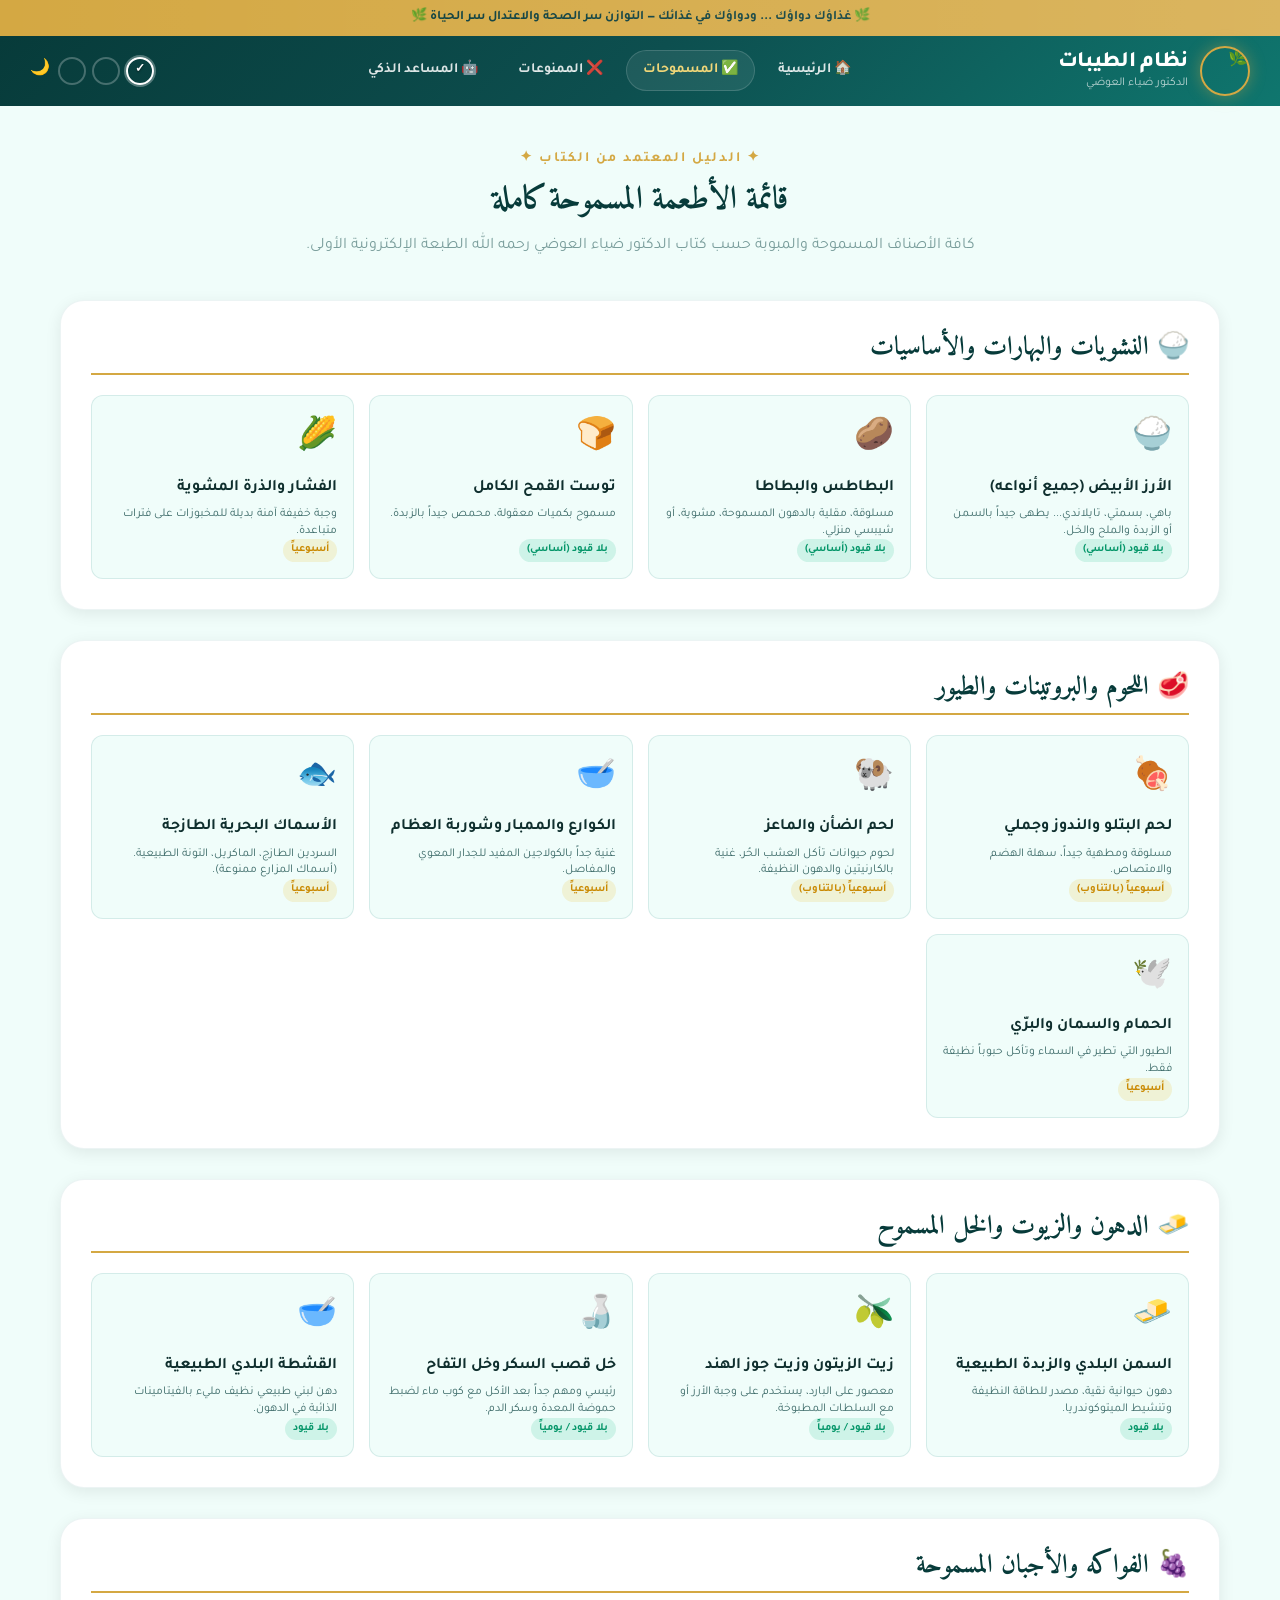
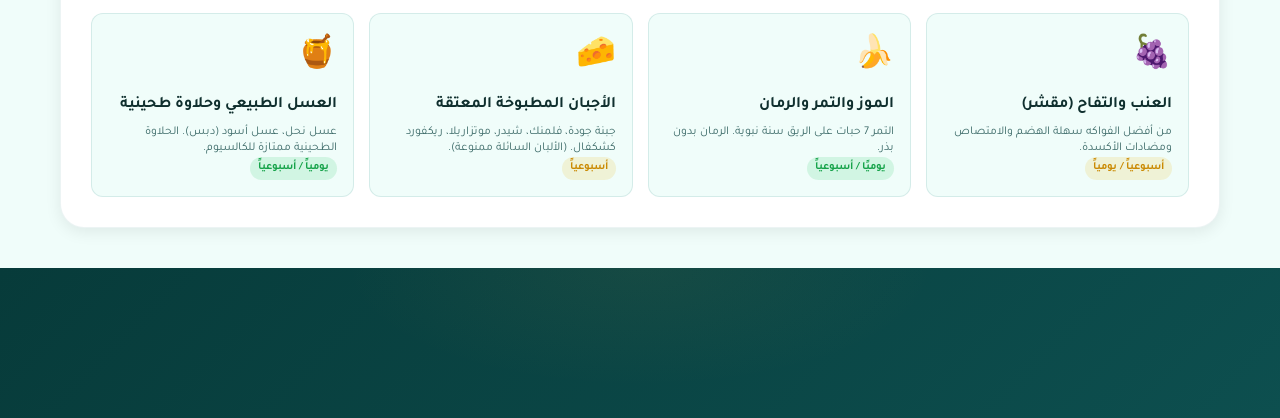
==== allowed.html @ 3b2006b7 "Initial commit - Tayebat website clone with emerald teal themes and AI chat" ====
<!DOCTYPE html>
<html lang="ar" dir="rtl">
<head>
  <meta charset="UTF-8">
  <meta name="viewport" content="width=device-width, initial-scale=1.0">
  <title>المسموحات الرسمية - كتاب نظام الطيبات</title>
  <link rel="preconnect" href="https://fonts.googleapis.com" crossorigin>
  <link rel="preconnect" href="https://fonts.gstatic.com" crossorigin>
  <link href="https://fonts.googleapis.com/css2?family=Tajawal:wght@400;500;700;800&family=Amiri:wght@400;700&display=swap" rel="stylesheet">
  <link rel="stylesheet" href="css/variables.css">
  <link rel="stylesheet" href="css/base.css">
  <link rel="stylesheet" href="css/header.css">
  <link rel="stylesheet" href="css/sections.css">
  <link rel="stylesheet" href="css/footer.css">
  <link rel="stylesheet" href="css/themes.css">
  <link rel="stylesheet" href="css/responsive.css">
  <style>
    .subpage-container { max-width: var(--max-width); margin: 40px auto; padding: 0 20px; }
    .category-section { background: var(--card-bg); border: 1px solid var(--card-border); border-radius: var(--radius-xl); padding: 30px; margin-bottom: 30px; box-shadow: var(--shadow-md); }
    .category-title { font-family: var(--font-serif); font-size: 26px; color: var(--text-heading); margin-bottom: 20px; border-bottom: 2px solid var(--accent); padding-bottom: 8px; display: flex; align-items: center; gap: 10px; }
    .item-grid { display: grid; grid-template-columns: repeat(auto-fill, minmax(240px, 1fr)); gap: 15px; }
    .item-card { background: var(--bg-body); border: 1px solid var(--border-color); border-radius: var(--radius-md); padding: 16px; transition: var(--transition-normal); display: flex; flex-direction: column; justify-content: space-between; }
    .item-card:hover { transform: translateY(-2px); border-color: var(--primary); box-shadow: var(--shadow-sm); }
    .item-icon { font-size: 32px; margin-bottom: 8px; }
    .item-name { font-weight: 700; color: var(--text-primary); margin-bottom: 4px; }
    .item-desc { font-size: 12px; color: var(--text-secondary); margin-bottom: 8px; line-height: 1.4; }
    .item-freq { font-size: 11px; padding: 2px 8px; border-radius: var(--radius-full); display: inline-block; font-weight: 600; width: fit-content; }
    .freq-unlimited { background: rgba(16, 185, 129, 0.15); color: #059669; }
    .freq-daily { background: rgba(34, 197, 94, 0.15); color: #16a34a; }
    .freq-weekly { background: rgba(234, 179, 8, 0.15); color: #ca8a04; }
    .freq-sometimes { background: rgba(168, 85, 247, 0.15); color: #9333ea; }
  </style>
</head>
<body>
<header class="site-header" id="siteHeader">
  <div class="header-top">🌿 غذاؤك دواؤك ... ودواؤك في غذائك — التوازن سر الصحة والاعتدال سر الحياة 🌿</div>
  <div class="header-main">
    <a href="index.html" class="logo-area">
      <div class="logo-emblem"><div class="logo-emblem-inner">🌿</div></div>
      <div class="logo-text-area">
        <div class="logo-title">نظام الطيبات</div>
        <div class="logo-subtitle">الدكتور ضياء العوضي</div>
      </div>
    </a>
    <nav class="main-nav" id="mainNav">
      <a href="index.html" class="nav-link">🏠 الرئيسية</a>
      <a href="allowed.html" class="nav-link active">✅ المسموحات</a>
      <a href="forbidden.html" class="nav-link">❌ الممنوعات</a>
      <a href="chat.html" class="nav-link">🤖 المساعد الذكي</a>
    </nav>
    <div class="theme-controls" id="themeControls">
      <div class="theme-color-btns">
        <button class="theme-color-btn active" data-theme-btn="emerald-teal"><span class="theme-color-dot" style="background: #0f766e;"></span></button>
        <button class="theme-color-btn" data-theme-btn="ocean-emerald"><span class="theme-color-dot" style="background: #0891b2;"></span></button>
        <button class="theme-color-btn" data-theme-btn="royal-emerald"><span class="theme-color-dot" style="background: #2563eb;"></span></button>
      </div>
      <button class="mode-toggle-btn" id="modeToggleDesktop">🌙</button>
    </div>
  </div>
</header>

<main class="subpage-container">
  <div class="section-header-center">
    <p class="section-label">✦ الدليل المعتمد من الكتاب ✦</p>
    <h2>قائمة الأطعمة المسموحة كاملة</h2>
    <p class="section-desc">كافة الأصناف المسموحة والمبوبة حسب كتاب الدكتور ضياء العوضي رحمه الله الطبعة الإلكترونية الأولى.</p>
  </div>

  <!-- النشويات والبهارات -->
  <section class="category-section">
    <h3 class="category-title">🍚 النشويات والبهارات والأساسيات</h3>
    <div class="item-grid">
      <div class="item-card">
        <div>
          <div class="item-icon">🍚</div>
          <div class="item-name">الأرز الأبيض (جميع أنواعه)</div>
          <p class="item-desc">باهي، بسمتي، تايلاندي... يطهى جيداً بالسمن أو الزبدة والملح والخل.</p>
        </div>
        <span class="item-freq freq-unlimited">بلا قيود (أساسي)</span>
      </div>
      <div class="item-card">
        <div>
          <div class="item-icon">🥔</div>
          <div class="item-name">البطاطس والبطاطا</div>
          <p class="item-desc">مسلوقة، مقلية بالدهون المسموحة، مشوية، أو شيبسي منزلي.</p>
        </div>
        <span class="item-freq freq-unlimited">بلا قيود (أساسي)</span>
      </div>
      <div class="item-card">
        <div>
          <div class="item-icon">🍞</div>
          <div class="item-name">توست القمح الكامل</div>
          <p class="item-desc">مسموح بكميات معقولة، محمص جيداً بالزبدة.</p>
        </div>
        <span class="item-freq freq-unlimited">بلا قيود (أساسي)</span>
      </div>
      <div class="item-card">
        <div>
          <div class="item-icon">🌽</div>
          <div class="item-name">الفشار والذرة المشوية</div>
          <p class="item-desc">وجبة خفيفة آمنة بديلة للمخبوزات على فترات متباعدة.</p>
        </div>
        <span class="item-freq freq-weekly">أسبوعياً</span>
      </div>
    </div>
  </section>

  <!-- اللحوم والبروتينات -->
  <section class="category-section">
    <h3 class="category-title">🥩 اللحوم والبروتينات والطيور</h3>
    <div class="item-grid">
      <div class="item-card">
        <div>
          <div class="item-icon">🍖</div>
          <div class="item-name">لحم البتلو والندوز وجملي</div>
          <p class="item-desc">مسلوقة ومطهية جيداً، سهلة الهضم والامتصاص.</p>
        </div>
        <span class="item-freq freq-weekly">أسبوعياً (بالتناوب)</span>
      </div>
      <div class="item-card">
        <div>
          <div class="item-icon">🐏</div>
          <div class="item-name">لحم الضأن والماعز</div>
          <p class="item-desc">لحوم حيوانات تأكل العشب الحُر، غنية بالكارنيتين والدهون النظيفة.</p>
        </div>
        <span class="item-freq freq-weekly">أسبوعياً (بالتناوب)</span>
      </div>
      <div class="item-card">
        <div>
          <div class="item-icon">🥣</div>
          <div class="item-name">الكوارع والممبار وشوربة العظام</div>
          <p class="item-desc">غنية جداً بالكولاجين المفيد للجدار المعوي والمفاصل.</p>
        </div>
        <span class="item-freq freq-weekly">أسبوعياً</span>
      </div>
      <div class="item-card">
        <div>
          <div class="item-icon">🐟</div>
          <div class="item-name">الأسماك البحرية الطازجة</div>
          <p class="item-desc">السردين الطازج، الماكريل، التونة الطبيعية. (أسماك المزارع ممنوعة).</p>
        </div>
        <span class="item-freq freq-weekly">أسبوعياً</span>
      </div>
      <div class="item-card">
        <div>
          <div class="item-icon">🕊️</div>
          <div class="item-name">الحمام والسمان والبرّي</div>
          <p class="item-desc">الطيور التي تطير في السماء وتأكل حبوباً نظيفة فقط.</p>
        </div>
        <span class="item-freq freq-weekly">أسبوعياً</span>
      </div>
    </div>
  </section>

  <!-- الدهون والزيوت والخل -->
  <section class="category-section">
    <h3 class="category-title">🧈 الدهون والزيوت والخل المسموح</h3>
    <div class="item-grid">
      <div class="item-card">
        <div>
          <div class="item-icon">🧈</div>
          <div class="item-name">السمن البلدي والزبدة الطبيعية</div>
          <p class="item-desc">دهون حيوانية نقية، مصدر للطاقة النظيفة وتنشيط الميتوكوندريا.</p>
        </div>
        <span class="item-freq freq-unlimited">بلا قيود</span>
      </div>
      <div class="item-card">
        <div>
          <div class="item-icon">🫒</div>
          <div class="item-name">زيت الزيتون وزيت جوز الهند</div>
          <p class="item-desc">معصور على البارد، يستخدم على وجبة الأرز أو مع السلطات المطبوخة.</p>
        </div>
        <span class="item-freq freq-unlimited">بلا قيود / يومياً</span>
      </div>
      <div class="item-card">
        <div>
          <div class="item-icon">🍶</div>
          <div class="item-name">خل قصب السكر وخل التفاح</div>
          <p class="item-desc">رئيسي ومهم جداً بعد الأكل مع كوب ماء لضبط حموضة المعدة وسكر الدم.</p>
        </div>
        <span class="item-freq freq-unlimited">بلا قيود / يومياً</span>
      </div>
      <div class="item-card">
        <div>
          <div class="item-icon">🥣</div>
          <div class="item-name">القشطة البلدي الطبيعية</div>
          <p class="item-desc">دهن لبني طبيعي نظيف مليء بالفيتامينات الذائبة في الدهون.</p>
        </div>
        <span class="item-freq freq-unlimited">بلا قيود</span>
      </div>
    </div>
  </section>

  <!-- الفواكه والأجبان -->
  <section class="category-section">
    <h3 class="category-title">🍇 الفواكه والأجبان المسموحة</h3>
    <div class="item-grid">
      <div class="item-card">
        <div>
          <div class="item-icon">🍇</div>
          <div class="item-name">العنب والتفاح (مقشر)</div>
          <p class="item-desc">من أفضل الفواكه سهلة الهضم والامتصاص ومضادات الأكسدة.</p>
        </div>
        <span class="item-freq freq-weekly">أسبوعياً / يومياً</span>
      </div>
      <div class="item-card">
        <div>
          <div class="item-icon">🍌</div>
          <div class="item-name">الموز والتمر والرمان</div>
          <p class="item-desc">التمر 7 حبات على الريق سنة نبوية. الرمان بدون بذر.</p>
        </div>
        <span class="item-freq freq-daily">يوميًا / أسبوعياً</span>
      </div>
      <div class="item-card">
        <div>
          <div class="item-icon">🧀</div>
          <div class="item-name">الأجبان المطبوخة المعتقة</div>
          <p class="item-desc">جبنة جودة، فلمنك، شيدر، موتزاريلا، ريكفورد كشكفال. (الألبان السائلة ممنوعة).</p>
        </div>
        <span class="item-freq freq-weekly">أسبوعياً</span>
      </div>
      <div class="item-card">
        <div>
          <div class="item-icon">🍯</div>
          <div class="item-name">العسل الطبيعي وحلاوة طحينية</div>
          <p class="item-desc">عسل نحل، عسل أسود (دبس). الحلاوة الطحينية ممتازة للكالسيوم.</p>
        </div>
        <span class="item-freq freq-daily">يومياً / أسبوعياً</span>
      </div>
    </div>
  </section>
</main>

<footer class="site-footer"></footer>
<script src="js/themes.js"></script>
<script src="js/app.js"></script>
</body>
</html>
---- css/variables.css ----
/* ═══════════════════════════════════════════════
   TAYEBAT CLONE - CSS VARIABLES & THEME SYSTEM
   3 Themes × 2 Modes (Light/Dark) = 6 combinations
   ═══════════════════════════════════════════════ */

:root {
  /* ── Font System ── */
  --font-primary: 'Tajawal', sans-serif;
  --font-serif: 'Amiri', serif;

  /* ── Spacing Scale ── */
  --space-xs: 4px;
  --space-sm: 8px;
  --space-md: 16px;
  --space-lg: 24px;
  --space-xl: 32px;
  --space-2xl: 48px;
  --space-3xl: 64px;

  /* ── Border Radius ── */
  --radius-sm: 8px;
  --radius-md: 12px;
  --radius-lg: 16px;
  --radius-xl: 24px;
  --radius-full: 999px;

  /* ── Shadows (Light mode defaults) ── */
  --shadow-sm: 0 2px 8px rgba(0,0,0,0.06);
  --shadow-md: 0 4px 16px rgba(0,0,0,0.08);
  --shadow-lg: 0 8px 32px rgba(0,0,0,0.12);
  --shadow-xl: 0 12px 48px rgba(0,0,0,0.16);

  /* ── Transitions ── */
  --transition-fast: 0.15s ease;
  --transition-normal: 0.3s ease;
  --transition-slow: 0.5s ease;

  /* ── Z-Index Scale ── */
  --z-dropdown: 100;
  --z-header: 1000;
  --z-modal: 2000;
  --z-toast: 3000;
  --z-fab: 900;

  /* ── Layout ── */
  --max-width: 1200px;
  --header-height: 70px;
}

/* ═══════════════════════════════════════════════
   THEME 1: EMERALD TEAL (Default)
   أخضر إميرالد مائل للأزرق
   ═══════════════════════════════════════════════ */
[data-theme="emerald-teal"],
:root {
  /* ── Primary Palette ── */
  --primary-darkest: #073b3a;
  --primary-dark: #0d4f4f;
  --primary: #0f766e;
  --primary-mid: #14b8a6;
  --primary-light: #5eead4;
  --primary-lightest: #ccfbf1;

  /* ── Accent / Gold ── */
  --accent: #d4a843;
  --accent-light: #f0d678;
  --accent-dark: #a17c2f;
  --accent-glow: rgba(212, 168, 67, 0.4);

  /* ── Status Colors ── */
  --success: #10b981;
  --danger: #ef4444;
  --warning: #f59e0b;
  --info: #06b6d4;

  /* ── Surfaces (Light Mode) ── */
  --bg-body: #f0fdfa;
  --bg-surface: #ffffff;
  --bg-surface-alt: #f0f9f6;
  --bg-header: linear-gradient(135deg, #073b3a 0%, #0d4f4f 50%, #0f766e 100%);
  --bg-hero: linear-gradient(160deg, #073b3a 0%, #0d4f4f 40%, #0f766e 80%, #14b8a6 100%);
  --bg-footer: linear-gradient(135deg, #073b3a, #0d4f4f);

  /* ── Text Colors (Light Mode) ── */
  --text-primary: #0f2f2e;
  --text-secondary: #3d6b69;
  --text-muted: #7a9e9c;
  --text-on-primary: #ffffff;
  --text-on-accent: #1a3d2b;
  --text-heading: #073b3a;

  /* ── Borders (Light Mode) ── */
  --border-color: rgba(15, 118, 110, 0.12);
  --border-color-strong: rgba(15, 118, 110, 0.25);
  --border-accent: rgba(212, 168, 67, 0.3);

  /* ── Card ── */
  --card-bg: #ffffff;
  --card-border: rgba(15, 118, 110, 0.08);
  --card-shadow: 0 4px 12px rgba(7, 59, 58, 0.06);
  --card-hover-shadow: 0 12px 32px rgba(7, 59, 58, 0.15);

  /* ── Interactive ── */
  --hover-overlay: rgba(15, 118, 110, 0.05);
  --btn-primary-bg: linear-gradient(135deg, #0f766e, #0d4f4f);
  --btn-primary-hover: linear-gradient(135deg, #14b8a6, #0f766e);
  --btn-accent-bg: linear-gradient(135deg, #d4a843, #f0d678);
  --btn-accent-hover: linear-gradient(135deg, #f0d678, #d4a843);

  /* ── Glass Effect ── */
  --glass-bg: rgba(255, 255, 255, 0.08);
  --glass-border: rgba(255, 255, 255, 0.2);
  --glass-blur: blur(8px);

  /* ── Specific Section Colors ── */
  --hero-leaf-opacity: 0.15;
  --stats-green: #10b981;
  --stats-red: #ef4444;
  --stats-gold: #d4a843;
  --freq-unlimited: #10b981;
  --freq-daily: #22c55e;
  --freq-weekly: #eab308;
  --freq-sometimes: #a855f7;
  --freq-never: #ef4444;

  /* ── Quote Cards ── */
  --quote-shock-bg: linear-gradient(135deg, #fef2f2, #fff1f2);
  --quote-shock-border: rgba(239, 68, 68, 0.2);
  --quote-science-bg: linear-gradient(135deg, #eff6ff, #f0f9ff);
  --quote-science-border: rgba(59, 130, 246, 0.2);
  --quote-default-bg: linear-gradient(135deg, #f0fdfa, #ecfdf5);
  --quote-default-border: rgba(15, 118, 110, 0.2);
}

/* ═══════════════════════════════════════════════
   THEME 2: OCEAN EMERALD
   أخضر إميرالد مائل أكثر للأزرق البحري
   ═══════════════════════════════════════════════ */
[data-theme="ocean-emerald"] {
  --primary-darkest: #042f3d;
  --primary-dark: #064e5e;
  --primary: #0891b2;
  --primary-mid: #22d3ee;
  --primary-light: #67e8f9;
  --primary-lightest: #cffafe;

  --accent: #f59e0b;
  --accent-light: #fbbf24;
  --accent-dark: #b45309;
  --accent-glow: rgba(245, 158, 11, 0.4);

  --bg-body: #ecfeff;
  --bg-surface: #ffffff;
  --bg-surface-alt: #f0f9ff;
  --bg-header: linear-gradient(135deg, #042f3d 0%, #064e5e 50%, #0891b2 100%);
  --bg-hero: linear-gradient(160deg, #042f3d 0%, #064e5e 40%, #0891b2 80%, #22d3ee 100%);
  --bg-footer: linear-gradient(135deg, #042f3d, #064e5e);

  --text-primary: #0c2d3d;
  --text-secondary: #2b6178;
  --text-muted: #6b9eb5;
  --text-heading: #042f3d;

  --border-color: rgba(8, 145, 178, 0.12);
  --border-color-strong: rgba(8, 145, 178, 0.25);
  --border-accent: rgba(245, 158, 11, 0.3);

  --card-bg: #ffffff;
  --card-border: rgba(8, 145, 178, 0.08);
  --card-shadow: 0 4px 12px rgba(4, 47, 61, 0.06);
  --card-hover-shadow: 0 12px 32px rgba(4, 47, 61, 0.15);

  --hover-overlay: rgba(8, 145, 178, 0.05);
  --btn-primary-bg: linear-gradient(135deg, #0891b2, #064e5e);
  --btn-primary-hover: linear-gradient(135deg, #22d3ee, #0891b2);
  --btn-accent-bg: linear-gradient(135deg, #f59e0b, #fbbf24);
  --btn-accent-hover: linear-gradient(135deg, #fbbf24, #f59e0b);

  --quote-default-bg: linear-gradient(135deg, #ecfeff, #f0f9ff);
  --quote-default-border: rgba(8, 145, 178, 0.2);
}

/* ═══════════════════════════════════════════════
   THEME 3: ROYAL EMERALD
   أخضر ملكي مع لمسة أزرق نيلي
   ═══════════════════════════════════════════════ */
[data-theme="royal-emerald"] {
  --primary-darkest: #0f1729;
  --primary-dark: #1e3a5f;
  --primary: #2563eb;
  --primary-mid: #60a5fa;
  --primary-light: #93c5fd;
  --primary-lightest: #dbeafe;

  --accent: #eab308;
  --accent-light: #fde047;
  --accent-dark: #a16207;
  --accent-glow: rgba(234, 179, 8, 0.4);

  --bg-body: #eff6ff;
  --bg-surface: #ffffff;
  --bg-surface-alt: #f0f5ff;
  --bg-header: linear-gradient(135deg, #0f1729 0%, #1e3a5f 50%, #2563eb 100%);
  --bg-hero: linear-gradient(160deg, #0f1729 0%, #1e3a5f 40%, #2563eb 80%, #60a5fa 100%);
  --bg-footer: linear-gradient(135deg, #0f1729, #1e3a5f);

  --text-primary: #1e293b;
  --text-secondary: #475569;
  --text-muted: #94a3b8;
  --text-heading: #0f1729;

  --border-color: rgba(37, 99, 235, 0.12);
  --border-color-strong: rgba(37, 99, 235, 0.25);
  --border-accent: rgba(234, 179, 8, 0.3);

  --card-bg: #ffffff;
  --card-border: rgba(37, 99, 235, 0.08);
  --card-shadow: 0 4px 12px rgba(15, 23, 41, 0.06);
  --card-hover-shadow: 0 12px 32px rgba(15, 23, 41, 0.15);

  --hover-overlay: rgba(37, 99, 235, 0.05);
  --btn-primary-bg: linear-gradient(135deg, #2563eb, #1e3a5f);
  --btn-primary-hover: linear-gradient(135deg, #60a5fa, #2563eb);
  --btn-accent-bg: linear-gradient(135deg, #eab308, #fde047);
  --btn-accent-hover: linear-gradient(135deg, #fde047, #eab308);

  --quote-default-bg: linear-gradient(135deg, #eff6ff, #f0f5ff);
  --quote-default-border: rgba(37, 99, 235, 0.2);
}

/* ═══════════════════════════════════════════════
   DARK MODE - Applied on top of any theme
   ═══════════════════════════════════════════════ */
[data-mode="dark"] {
  --bg-body: #0a1a1a;
  --bg-surface: #112222;
  --bg-surface-alt: #152e2e;
  --card-bg: #152e2e;

  --text-primary: #e2eded;
  --text-secondary: #a3c4c2;
  --text-muted: #6b9e9c;
  --text-heading: #f0fdfa;

  --border-color: rgba(255, 255, 255, 0.08);
  --border-color-strong: rgba(255, 255, 255, 0.15);

  --card-border: rgba(255, 255, 255, 0.06);
  --card-shadow: 0 4px 12px rgba(0, 0, 0, 0.3);
  --card-hover-shadow: 0 12px 32px rgba(0, 0, 0, 0.4);

  --shadow-sm: 0 2px 8px rgba(0, 0, 0, 0.2);
  --shadow-md: 0 4px 16px rgba(0, 0, 0, 0.25);
  --shadow-lg: 0 8px 32px rgba(0, 0, 0, 0.3);
  --shadow-xl: 0 12px 48px rgba(0, 0, 0, 0.4);

  --hover-overlay: rgba(255, 255, 255, 0.05);

  --glass-bg: rgba(255, 255, 255, 0.05);
  --glass-border: rgba(255, 255, 255, 0.1);

  --quote-shock-bg: linear-gradient(135deg, #1f1215, #1f1518);
  --quote-shock-border: rgba(239, 68, 68, 0.3);
  --quote-science-bg: linear-gradient(135deg, #0f1729, #101b2e);
  --quote-science-border: rgba(59, 130, 246, 0.3);
  --quote-default-bg: linear-gradient(135deg, #0d1f1f, #0f2626);
  --quote-default-border: rgba(20, 184, 166, 0.3);
}

/* ── Dark mode with Ocean theme ── */
[data-theme="ocean-emerald"][data-mode="dark"] {
  --bg-body: #081a22;
  --bg-surface: #0c2530;
  --bg-surface-alt: #103040;
  --card-bg: #0c2530;
  --text-heading: #ecfeff;

  --quote-default-bg: linear-gradient(135deg, #0c1f2a, #0e2435);
  --quote-default-border: rgba(34, 211, 238, 0.3);
}

/* ── Dark mode with Royal theme ── */
[data-theme="royal-emerald"][data-mode="dark"] {
  --bg-body: #0a0f1e;
  --bg-surface: #111827;
  --bg-surface-alt: #1a2340;
  --card-bg: #111827;
  --text-heading: #dbeafe;

  --quote-default-bg: linear-gradient(135deg, #0f1629, #141d3a);
  --quote-default-border: rgba(96, 165, 250, 0.3);
}
---- css/base.css ----
/* ═══════════════════════════════════════════════
   TAYEBAT CLONE — BASE STYLES
   Reset · Typography · Utilities · Buttons
   ═══════════════════════════════════════════════ */

/* ── Google Fonts ── */
@import url('https://fonts.googleapis.com/css2?family=Amiri:ital,wght@0,400;0,700;1,400;1,700&family=Tajawal:wght@300;400;500;700;800;900&display=swap');

/* ═══════════════════════════════════
   1.  CSS RESET
   ═══════════════════════════════════ */
*,
*::before,
*::after {
  margin: 0;
  padding: 0;
  box-sizing: border-box;
}

html {
  scroll-behavior: smooth;
  -webkit-text-size-adjust: 100%;
  text-size-adjust: 100%;
  direction: rtl;
}

body {
  font-family: var(--font-primary);
  background: var(--bg-body);
  color: var(--text-primary);
  line-height: 1.7;
  min-height: 100vh;
  overflow-x: hidden;
  -webkit-font-smoothing: antialiased;
  -moz-osx-font-smoothing: grayscale;
  transition:
    background-color var(--transition-normal),
    color var(--transition-normal);
}

img,
video,
svg {
  display: block;
  max-width: 100%;
  height: auto;
}

ul,
ol {
  list-style: none;
}

a {
  color: inherit;
  text-decoration: none;
  transition: color var(--transition-fast);
}

button,
input,
textarea,
select {
  font: inherit;
  color: inherit;
  border: none;
  outline: none;
  background: none;
}

button {
  cursor: pointer;
}

table {
  border-collapse: collapse;
  border-spacing: 0;
}

/* ═══════════════════════════════════
   2.  TYPOGRAPHY
   ═══════════════════════════════════ */
h1, h2, h3, h4, h5, h6 {
  font-family: var(--font-serif);
  color: var(--text-heading);
  line-height: 1.3;
  font-weight: 700;
}

h1 { font-size: clamp(2rem, 5vw, 3.5rem); }
h2 { font-size: clamp(1.5rem, 3.5vw, 2.25rem); }
h3 { font-size: clamp(1.15rem, 2.5vw, 1.5rem); }
h4 { font-size: 1.125rem; }

p {
  color: var(--text-secondary);
  line-height: 1.8;
  margin-bottom: var(--space-md);
}

p:last-child { margin-bottom: 0; }

strong { font-weight: 700; }

small { font-size: 0.85em; }

::placeholder {
  color: var(--text-muted);
  opacity: 0.8;
}

/* ═══════════════════════════════════
   3.  ACCESSIBILITY — Skip Link
   ═══════════════════════════════════ */
.skip-link {
  position: absolute;
  top: -100%;
  right: 0;
  z-index: 99999;
  padding: 12px 24px;
  background: var(--primary);
  color: var(--text-on-primary);
  font-weight: 700;
  font-size: 14px;
  border-radius: 0 0 0 var(--radius-md);
  transition: top var(--transition-fast);
}

.skip-link:focus {
  top: 0;
}

/* ═══════════════════════════════════
   4.  SELECTION & SCROLLBAR
   ═══════════════════════════════════ */
::selection {
  background: var(--primary-mid);
  color: var(--text-on-primary);
}

::-moz-selection {
  background: var(--primary-mid);
  color: var(--text-on-primary);
}

/* Webkit Scrollbar */
::-webkit-scrollbar {
  width: 8px;
}

::-webkit-scrollbar-track {
  background: var(--bg-body);
}

::-webkit-scrollbar-thumb {
  background: var(--primary-mid);
  border-radius: var(--radius-full);
  border: 2px solid var(--bg-body);
}

::-webkit-scrollbar-thumb:hover {
  background: var(--primary);
}

/* Firefox Scrollbar */
html {
  scrollbar-width: thin;
  scrollbar-color: var(--primary-mid) var(--bg-body);
}

/* ═══════════════════════════════════
   5.  UTILITY CLASSES
   ═══════════════════════════════════ */

/* ── Scroll Reveal ── */
.reveal {
  opacity: 0;
  transform: translateY(30px);
  transition:
    opacity 0.7s cubic-bezier(0.22, 1, 0.36, 1),
    transform 0.7s cubic-bezier(0.22, 1, 0.36, 1);
}

.reveal.visible {
  opacity: 1;
  transform: translateY(0);
}

/* stagger delays for grid children */
.reveal-delay-1 { transition-delay: 0.1s; }
.reveal-delay-2 { transition-delay: 0.2s; }
.reveal-delay-3 { transition-delay: 0.3s; }
.reveal-delay-4 { transition-delay: 0.4s; }
.reveal-delay-5 { transition-delay: 0.5s; }

/* ── Section Label ── */
.section-label {
  display: inline-block;
  text-transform: uppercase;
  letter-spacing: 2px;
  color: var(--accent);
  font-size: 14px;
  font-weight: 700;
  margin-bottom: var(--space-sm);
}

/* ── Text Alignment ── */
.text-center { text-align: center; }
.text-right  { text-align: right; }
.text-left   { text-align: left; }

/* ── Container ── */
.container {
  max-width: var(--max-width);
  margin: 0 auto;
  padding: 0 var(--space-lg);
}

/* ── Visually Hidden ── */
.sr-only {
  position: absolute;
  width: 1px;
  height: 1px;
  padding: 0;
  margin: -1px;
  overflow: hidden;
  clip: rect(0, 0, 0, 0);
  white-space: nowrap;
  border: 0;
}

/* ═══════════════════════════════════
   6.  BUTTONS
   ═══════════════════════════════════ */
.btn {
  display: inline-flex;
  align-items: center;
  justify-content: center;
  gap: var(--space-sm);
  padding: 12px 28px;
  border: none;
  border-radius: var(--radius-full);
  font-family: var(--font-primary);
  font-weight: 700;
  font-size: 14px;
  text-decoration: none;
  cursor: pointer;
  transition:
    transform var(--transition-fast),
    box-shadow var(--transition-normal),
    filter var(--transition-normal);
  position: relative;
  overflow: hidden;
}

.btn:active {
  transform: scale(0.97);
}

/* Gold / Accent Button */
.btn-gold {
  background: var(--btn-accent-bg);
  color: var(--text-on-accent);
  box-shadow: 0 4px 16px var(--accent-glow);
}

.btn-gold:hover {
  background: var(--btn-accent-hover);
  box-shadow: 0 6px 24px var(--accent-glow);
  transform: translateY(-2px);
}

/* Primary Button */
.btn-primary {
  background: var(--btn-primary-bg);
  color: var(--text-on-primary);
  box-shadow: var(--shadow-md);
}

.btn-primary:hover {
  background: var(--btn-primary-hover);
  box-shadow: var(--shadow-lg);
  transform: translateY(-2px);
}

/* Outline Button */
.btn-outline {
  background: transparent;
  color: var(--text-on-primary);
  border: 2px solid rgba(255, 255, 255, 0.35);
  backdrop-filter: var(--glass-blur);
}

.btn-outline:hover {
  background: rgba(255, 255, 255, 0.12);
  border-color: rgba(255, 255, 255, 0.55);
  transform: translateY(-2px);
}

/* Ghost Button */
.btn-ghost {
  background: var(--glass-bg);
  color: var(--primary);
  border: 1px solid var(--border-color);
  backdrop-filter: var(--glass-blur);
}

.btn-ghost:hover {
  background: var(--hover-overlay);
  border-color: var(--border-color-strong);
}

/* Button icon helper */
.btn-icon {
  font-size: 1.15em;
  line-height: 1;
}

/* ═══════════════════════════════════
   7.  GLOBAL ANIMATIONS
   ═══════════════════════════════════ */
@keyframes fadeInUp {
  from {
    opacity: 0;
    transform: translateY(24px);
  }
  to {
    opacity: 1;
    transform: translateY(0);
  }
}

@keyframes fadeIn {
  from { opacity: 0; }
  to   { opacity: 1; }
}

@keyframes pulse {
  0%, 100% { transform: scale(1); }
  50%      { transform: scale(1.08); }
}

@keyframes spin {
  to { transform: rotate(360deg); }
}

@keyframes shimmer {
  0%   { background-position: -200% center; }
  100% { background-position: 200% center; }
}

@keyframes float {
  0%, 100% { transform: translateY(0); }
  50%      { transform: translateY(-8px); }
}

/* ── Reduced Motion Preference ── */
@media (prefers-reduced-motion: reduce) {
  *,
  *::before,
  *::after {
    animation-duration: 0.01ms !important;
    animation-iteration-count: 1 !important;
    transition-duration: 0.01ms !important;
    scroll-behavior: auto !important;
  }

  .reveal {
    opacity: 1;
    transform: none;
  }
}
---- css/header.css ----
/* ═══════════════════════════════════════════════
   TAYEBAT CLONE — HEADER & NAVIGATION
   Top Bar · Main Header · Nav · Dropdowns · Theme
   ═══════════════════════════════════════════════ */

/* ═══════════════════════════════════
   1.  SITE HEADER WRAPPER
   ═══════════════════════════════════ */
.site-header {
  position: sticky;
  top: 0;
  z-index: var(--z-header);
  width: 100%;
  transition: box-shadow var(--transition-normal);
}

.site-header.scrolled {
  box-shadow: var(--shadow-lg);
}

/* ═══════════════════════════════════
   2.  TOP ANNOUNCEMENT BAR
   ═══════════════════════════════════ */
.header-top {
  background: var(--accent);
  text-align: center;
  padding: 8px 20px;
  font-size: 13px;
  color: var(--primary-darkest);
  font-weight: 600;
  line-height: 1.5;
  position: relative;
  overflow: hidden;
}

.header-top::before {
  content: '';
  position: absolute;
  top: 0;
  right: -100%;
  width: 200%;
  height: 100%;
  background: linear-gradient(
    90deg,
    transparent 0%,
    rgba(255, 255, 255, 0.15) 50%,
    transparent 100%
  );
  animation: shimmer 4s ease-in-out infinite;
}

.header-top a {
  color: var(--primary-darkest);
  font-weight: 800;
  text-decoration: underline;
  text-decoration-thickness: 1.5px;
  text-underline-offset: 2px;
}

.header-top a:hover {
  opacity: 0.8;
}

/* ═══════════════════════════════════
   3.  MAIN HEADER BAR
   ═══════════════════════════════════ */
.header-main {
  background: var(--bg-header);
  display: flex;
  align-items: center;
  justify-content: space-between;
  padding: 0 30px;
  height: var(--header-height);
  position: relative;
}

/* ═══════════════════════════════════
   4.  LOGO AREA
   ═══════════════════════════════════ */
.logo-area {
  display: flex;
  align-items: center;
  gap: 12px;
  text-decoration: none;
  color: white;
  flex-shrink: 0;
}

.logo-emblem {
  width: 50px;
  height: 50px;
  border-radius: 50%;
  overflow: hidden;
  border: 2px solid var(--accent);
  flex-shrink: 0;
  transition: transform var(--transition-normal);
  box-shadow: 0 0 16px var(--accent-glow);
}

.logo-area:hover .logo-emblem {
  transform: rotate(8deg) scale(1.05);
}

.logo-emblem img {
  width: 100%;
  height: 100%;
  object-fit: cover;
}

.logo-text {
  display: flex;
  flex-direction: column;
}

.logo-title {
  font-size: 22px;
  font-weight: 800;
  color: white;
  line-height: 1.2;
  letter-spacing: -0.3px;
}

.logo-subtitle {
  font-size: 12px;
  color: rgba(255, 255, 255, 0.7);
  line-height: 1.3;
}

/* ═══════════════════════════════════
   5.  MAIN NAVIGATION
   ═══════════════════════════════════ */
.main-nav {
  display: flex;
  align-items: center;
  gap: 6px;
}

.nav-link {
  color: rgba(255, 255, 255, 0.85);
  text-decoration: none;
  padding: 8px 16px;
  border-radius: var(--radius-full);
  font-weight: 600;
  font-size: 14px;
  transition:
    background var(--transition-fast),
    color var(--transition-fast),
    border-color var(--transition-fast);
  white-space: nowrap;
  border: 1px solid transparent;
}

.nav-link:hover {
  background: rgba(255, 255, 255, 0.1);
  color: white;
}

.nav-link.active {
  background: rgba(255, 255, 255, 0.08);
  color: var(--accent-light);
  border: 1px solid rgba(255, 255, 255, 0.15);
}

/* nav-link icon prefix */
.nav-link .nav-icon {
  margin-left: 6px;
  font-size: 1em;
}

/* ═══════════════════════════════════
   6.  DROPDOWN NAVIGATION
   ═══════════════════════════════════ */
.nav-dropdown {
  position: relative;
  display: inline-block;
}

.nav-dropdown-menu {
  position: absolute;
  top: calc(100% + 6px);
  right: 0;
  min-width: 220px;
  background: var(--bg-surface);
  border-radius: var(--radius-md);
  box-shadow: var(--shadow-lg);
  padding: var(--space-sm);
  opacity: 0;
  visibility: hidden;
  transform: translateY(-8px);
  transition:
    opacity var(--transition-fast),
    visibility var(--transition-fast),
    transform var(--transition-fast);
  z-index: 99999;
  border: 1px solid var(--border-color);
}

/* small connector triangle */
.nav-dropdown-menu::before {
  content: '';
  position: absolute;
  top: -6px;
  right: 20px;
  width: 12px;
  height: 12px;
  background: var(--bg-surface);
  border: 1px solid var(--border-color);
  border-bottom: none;
  border-left: none;
  transform: rotate(-45deg);
  z-index: -1;
}

.nav-dropdown:hover .nav-dropdown-menu,
.nav-dropdown:focus-within .nav-dropdown-menu {
  opacity: 1;
  visibility: visible;
  transform: translateY(0);
}

.nav-dropdown-item {
  display: flex;
  align-items: center;
  gap: 10px;
  padding: 10px 14px;
  color: var(--text-primary);
  text-decoration: none;
  border-radius: var(--radius-sm);
  font-weight: 600;
  font-size: 14px;
  transition:
    background var(--transition-fast),
    color var(--transition-fast);
}

.nav-dropdown-item:hover {
  background: var(--hover-overlay);
  color: var(--primary);
}

.nav-dropdown-item .dropdown-icon {
  font-size: 1.1em;
  flex-shrink: 0;
}

.nav-dropdown-arrow {
  font-size: 0.75em;
  transition: transform 0.2s ease;
  margin-right: 4px;
  display: inline-block;
}

.nav-dropdown:hover .nav-dropdown-arrow {
  transform: rotate(180deg);
}

/* ═══════════════════════════════════
   7.  THEME CONTROLS (Desktop)
   ═══════════════════════════════════ */
.theme-controls {
  display: flex;
  gap: 8px;
  align-items: center;
  margin-right: 8px;
}

#themeToggle {
  width: 40px;
  height: 40px;
  border-radius: 50%;
  border: 1.5px solid var(--accent);
  color: var(--accent-light);
  background: rgba(255, 255, 255, 0.06);
  display: flex;
  align-items: center;
  justify-content: center;
  font-size: 18px;
  cursor: pointer;
  transition:
    background var(--transition-fast),
    transform var(--transition-fast),
    box-shadow var(--transition-fast);
}

#themeToggle:hover {
  background: rgba(255, 255, 255, 0.12);
  transform: rotate(20deg);
  box-shadow: 0 0 14px var(--accent-glow);
}

.theme-color-btns {
  display: flex;
  gap: 6px;
  align-items: center;
}

.theme-color-btn {
  width: 28px;
  height: 28px;
  border-radius: 50%;
  border: 2.5px solid rgba(255, 255, 255, 0.25);
  cursor: pointer;
  transition:
    border-color var(--transition-fast),
    transform var(--transition-fast),
    box-shadow var(--transition-fast);
  position: relative;
}

.theme-color-btn:hover {
  transform: scale(1.15);
  border-color: rgba(255, 255, 255, 0.6);
}

.theme-color-btn.active {
  border-color: white;
  box-shadow: 0 0 0 2px rgba(255, 255, 255, 0.3);
}

.theme-color-btn.active::after {
  content: '✓';
  position: absolute;
  inset: 0;
  display: flex;
  align-items: center;
  justify-content: center;
  color: white;
  font-size: 12px;
  font-weight: 800;
  text-shadow: 0 1px 2px rgba(0, 0, 0, 0.5);
}

/* Specific theme colors */
.theme-color-btn[data-theme="emerald-teal"] {
  background: linear-gradient(135deg, #0f766e, #14b8a6);
}

.theme-color-btn[data-theme="ocean-emerald"] {
  background: linear-gradient(135deg, #0891b2, #22d3ee);
}

.theme-color-btn[data-theme="royal-emerald"] {
  background: linear-gradient(135deg, #2563eb, #60a5fa);
}

/* ═══════════════════════════════════
   8.  MOBILE MENU BUTTON
   ═══════════════════════════════════ */
.mobile-menu-btn {
  display: none;
  background: transparent;
  border: none;
  color: white;
  font-size: 28px;
  cursor: pointer;
  padding: 4px;
  line-height: 1;
  transition: transform var(--transition-fast);
}

.mobile-menu-btn:hover {
  transform: scale(1.1);
}

/* Close button inside mobile nav */
.mobile-nav-close {
  display: none;
  position: absolute;
  top: 20px;
  left: 20px;
  background: transparent;
  border: none;
  color: rgba(255, 255, 255, 0.7);
  font-size: 28px;
  cursor: pointer;
  transition: color var(--transition-fast);
}

.mobile-nav-close:hover {
  color: white;
}

/* Mobile overlay backdrop */
.nav-overlay {
  display: none;
  position: fixed;
  inset: 0;
  background: rgba(0, 0, 0, 0.5);
  z-index: 9998;
  opacity: 0;
  transition: opacity var(--transition-normal);
}

.nav-overlay.active {
  display: block;
  opacity: 1;
}
---- css/sections.css ----
/* ═══════════════════════════════════════════════
   TAYEBAT CLONE - SECTIONS CSS
   All content sections between hero and footer
   ═══════════════════════════════════════════════ */

/* ── Shared Section Utilities ── */
.section-header-center {
  text-align: center;
  margin-bottom: 40px;
  max-width: var(--max-width);
  margin-inline: auto;
  padding: 0 20px;
}

.section-header-center h2 {
  font-family: var(--font-serif);
  font-size: 32px;
  color: var(--text-heading);
  margin: 0 0 8px;
}

.section-desc {
  color: var(--text-muted);
  max-width: 700px;
  margin: 12px auto 0;
  font-size: 16px;
  line-height: 1.7;
}

.section-cta-center {
  text-align: center;
  margin-top: 30px;
}

/* ═══════════════════════════════════════════════
   STATS BAR
   ═══════════════════════════════════════════════ */
.stats-wrapper {
  max-width: 900px;
  margin: -40px auto 0;
  padding: 0 20px;
  position: relative;
  z-index: 10;
}

.stats-bar {
  display: flex;
  justify-content: center;
  gap: 20px;
  background: var(--card-bg);
  border-radius: var(--radius-xl);
  padding: 24px 30px;
  box-shadow: var(--shadow-lg);
  flex-wrap: wrap;
  border: 1px solid var(--card-border);
}

.stat-card {
  display: flex;
  align-items: center;
  gap: 12px;
  padding: 12px 20px;
}

.stat-icon {
  font-size: 28px;
}

.stat-num {
  font-size: 32px;
  font-weight: 800;
  font-family: var(--font-primary);
  line-height: 1;
}

.stat-num.green { color: var(--stats-green); }
.stat-num.red { color: var(--stats-red); }
.stat-num.gold { color: var(--stats-gold); }

.stat-label {
  font-size: 13px;
  color: var(--text-muted);
  margin-top: 4px;
}

/* ═══════════════════════════════════════════════
   COMMUNITY BANNER
   ═══════════════════════════════════════════════ */
.community-banner-wrapper {
  max-width: 900px;
  margin: 30px auto;
  padding: 0 20px;
}

.community-banner {
  display: flex;
  align-items: center;
  gap: 16px;
  padding: 18px 24px;
  background: var(--card-bg);
  border: 2px solid var(--border-accent);
  border-radius: var(--radius-lg);
  text-decoration: none;
  color: inherit;
  transition: var(--transition-normal);
  box-shadow: var(--card-shadow);
  position: relative;
  overflow: hidden;
}

.community-banner::before {
  content: '';
  position: absolute;
  top: 0;
  left: -100%;
  width: 100%;
  height: 100%;
  background: linear-gradient(90deg, transparent, rgba(255,255,255,0.08), transparent);
  transition: left 0.6s;
}

.community-banner:hover {
  transform: translateY(-3px);
  box-shadow: var(--card-hover-shadow);
}

.community-banner:hover::before {
  left: 100%;
}

.community-banner-new {
  position: absolute;
  top: -1px;
  left: -1px;
  background: var(--danger);
  color: white;
  font-size: 11px;
  font-weight: 800;
  padding: 4px 12px;
  border-radius: 0 0 var(--radius-sm) 0;
}

.community-banner-icon {
  font-size: 32px;
  flex-shrink: 0;
}

.community-banner-content {
  flex: 1;
  min-width: 0;
}

.community-banner-title {
  font-weight: 800;
  font-size: 16px;
  color: var(--text-heading);
  margin-bottom: 4px;
}

.community-banner-subtitle {
  font-size: 13px;
  color: var(--text-muted);
  line-height: 1.4;
}

.community-banner-action {
  display: flex;
  flex-direction: column;
  align-items: flex-end;
  gap: 6px;
  flex-shrink: 0;
}

.community-banner-cta {
  color: var(--primary);
  font-weight: 700;
  font-size: 14px;
  white-space: nowrap;
  transition: var(--transition-fast);
}

.community-banner:hover .community-banner-cta {
  color: var(--primary-mid);
}

.community-banner-meta {
  font-size: 11px;
  color: var(--text-muted);
}

/* ═══════════════════════════════════════════════
   AI FEATURES SECTION
   ═══════════════════════════════════════════════ */
.ai-features-section {
  padding: 60px 20px 50px;
  background: linear-gradient(135deg, var(--bg-surface-alt) 0%, var(--bg-body) 100%);
  position: relative;
  overflow: hidden;
}

.ai-features-section::before {
  content: '';
  position: absolute;
  top: -50px;
  left: -50px;
  width: 200px;
  height: 200px;
  background: radial-gradient(circle, rgba(var(--primary), 0.1), transparent 70%);
  border-radius: 50%;
  pointer-events: none;
}

.ai-features-section::after {
  content: '';
  position: absolute;
  bottom: -50px;
  right: -50px;
  width: 200px;
  height: 200px;
  background: radial-gradient(circle, rgba(212,168,67,0.12), transparent 70%);
  border-radius: 50%;
  pointer-events: none;
}

.ai-features-container {
  max-width: 1100px;
  margin: 0 auto;
  position: relative;
  z-index: 2;
}

.ai-features-header {
  text-align: center;
  margin-bottom: 36px;
}

.ai-features-badge {
  display: inline-block;
  padding: 6px 16px;
  background: var(--btn-accent-bg);
  color: var(--primary-darkest);
  border-radius: 20px;
  font-size: 12px;
  font-weight: 800;
  margin-bottom: 14px;
  box-shadow: 0 3px 10px var(--accent-glow);
}

.ai-features-title {
  font-size: 28px;
  font-weight: 800;
  color: var(--text-heading);
  margin: 0 0 10px;
  line-height: 1.3;
}

.ai-features-subtitle {
  font-size: 15px;
  color: var(--text-muted);
  margin: 0;
  max-width: 600px;
  margin: 0 auto;
}

.ai-features-grid {
  display: grid;
  grid-template-columns: repeat(4, 1fr);
  gap: 18px;
  margin-bottom: 30px;
}

.ai-feature-card {
  background: var(--card-bg);
  padding: 24px 18px;
  border-radius: var(--radius-lg);
  text-align: center;
  text-decoration: none;
  color: inherit;
  border: 2px solid var(--card-border);
  box-shadow: var(--card-shadow);
  transition: var(--transition-normal);
  position: relative;
  overflow: hidden;
}

.ai-feature-card::before {
  content: '';
  position: absolute;
  bottom: 0;
  left: 0;
  width: 100%;
  height: 3px;
  background: linear-gradient(90deg, var(--accent), var(--primary));
  transform: scaleX(0);
  transition: transform var(--transition-normal);
  transform-origin: right;
}

.ai-feature-card:hover {
  transform: translateY(-4px);
  box-shadow: var(--card-hover-shadow);
  border-color: var(--border-accent);
}

.ai-feature-card:hover::before {
  transform: scaleX(1);
  transform-origin: left;
}

.ai-feature-icon {
  font-size: 40px;
  margin-bottom: 12px;
  display: inline-block;
  transition: transform var(--transition-normal);
}

.ai-feature-card:hover .ai-feature-icon {
  transform: scale(1.1) rotate(-5deg);
}

.ai-feature-title {
  font-size: 16px;
  font-weight: 800;
  color: var(--text-heading);
  margin: 0 0 6px;
  line-height: 1.3;
}

.ai-feature-desc {
  font-size: 12.5px;
  color: var(--text-muted);
  margin: 0;
  line-height: 1.4;
}

.ai-features-cta {
  text-align: center;
}

.ai-features-btn {
  display: inline-flex;
  align-items: center;
  gap: 8px;
  padding: 14px 30px;
  background: var(--btn-primary-bg);
  color: white;
  border-radius: 30px;
  text-decoration: none;
  font-weight: 800;
  font-size: 15px;
  box-shadow: 0 6px 20px rgba(0,0,0,0.15);
  transition: var(--transition-normal);
  border: 2px solid var(--accent);
}

.ai-features-btn:hover {
  transform: translateY(-2px);
  box-shadow: 0 10px 28px rgba(0,0,0,0.25);
}

.ai-features-btn-arrow {
  transition: transform var(--transition-normal);
}

.ai-features-btn:hover .ai-features-btn-arrow {
  transform: translateX(-6px);
}

/* ═══════════════════════════════════════════════
   TRIBUTE SECTION
   ═══════════════════════════════════════════════ */
.tribute-section {
  max-width: 900px;
  margin: 50px auto;
  padding: 0 20px;
}

.tribute-card {
  background: var(--card-bg);
  border-radius: var(--radius-xl);
  padding: 40px 30px;
  text-align: center;
  box-shadow: var(--shadow-lg);
  border: 2px solid var(--border-accent);
  position: relative;
  overflow: hidden;
}

.tribute-card::before {
  content: '';
  position: absolute;
  top: 0;
  left: 0;
  right: 0;
  height: 4px;
  background: linear-gradient(90deg, var(--accent), var(--primary), var(--accent));
}

.tribute-portrait-wrap {
  width: 120px;
  height: 120px;
  border-radius: 50%;
  margin: 0 auto 20px;
  overflow: hidden;
  border: 3px solid var(--accent);
  box-shadow: 0 0 30px var(--accent-glow);
  display: flex;
  align-items: center;
  justify-content: center;
  background: linear-gradient(135deg, var(--primary-dark), var(--primary));
}

.tribute-portrait-wrap img {
  width: 100%;
  height: 100%;
  object-fit: cover;
}

.tribute-portrait-placeholder {
  font-size: 60px;
  filter: grayscale(0.3);
}

.tribute-name {
  font-family: var(--font-serif);
  font-size: 28px;
  color: var(--text-heading);
  margin-bottom: 8px;
  font-weight: 700;
}

.tribute-title {
  font-size: 14px;
  color: var(--accent);
  font-weight: 600;
  letter-spacing: 1px;
}

.tribute-text {
  color: var(--text-secondary);
  line-height: 1.8;
  max-width: 600px;
  margin: 16px auto;
  font-size: 15px;
}

.tribute-quote {
  font-family: var(--font-serif);
  font-style: italic;
  color: var(--primary);
  padding: 20px;
  background: var(--bg-surface-alt);
  border-radius: var(--radius-md);
  margin: 20px auto;
  max-width: 500px;
  border-right: 4px solid var(--accent);
  font-size: 16px;
  line-height: 1.7;
}

.tribute-cta {
  display: inline-block;
  padding: 12px 28px;
  background: var(--btn-primary-bg);
  color: white;
  border-radius: var(--radius-full);
  text-decoration: none;
  font-weight: 700;
  margin-top: 16px;
  transition: var(--transition-normal);
  font-size: 14px;
}

.tribute-cta:hover {
  transform: translateY(-2px);
  box-shadow: 0 8px 24px rgba(0,0,0,0.2);
}

/* ═══════════════════════════════════════════════
   FREQUENCY GUIDE MINI-PYRAMID
   ═══════════════════════════════════════════════ */
.freq-mini-section {
  padding: 50px 20px;
  max-width: 900px;
  margin: 40px auto;
}

.freq-mini-container {
  text-align: center;
}

.freq-mini-header {
  margin-bottom: 30px;
}

.freq-mini-badge {
  display: inline-block;
  padding: 6px 16px;
  background: var(--btn-accent-bg);
  color: var(--primary-darkest);
  border-radius: 20px;
  font-size: 12px;
  font-weight: 800;
  margin-bottom: 14px;
  box-shadow: 0 3px 10px var(--accent-glow);
}

.freq-mini-title {
  font-size: 24px;
  font-weight: 800;
  color: var(--text-heading);
  margin: 0 0 8px;
}

.freq-mini-subtitle {
  font-size: 14px;
  color: var(--text-muted);
  margin: 0;
}

.freq-mini-grid {
  display: grid;
  grid-template-columns: repeat(5, 1fr);
  gap: 14px;
  margin-bottom: 24px;
}

.freq-mini-item {
  text-align: center;
  padding: 18px 12px;
  border-radius: var(--radius-lg);
  text-decoration: none;
  color: inherit;
  background: var(--card-bg);
  border: 2px solid var(--card-border);
  transition: var(--transition-normal);
  display: block;
}

.freq-mini-item:hover {
  transform: translateY(-4px);
  box-shadow: var(--card-hover-shadow);
}

.freq-mini-unlimited { border-color: rgba(16,185,129,0.3); }
.freq-mini-unlimited:hover { border-color: var(--freq-unlimited); }
.freq-mini-daily { border-color: rgba(34,197,94,0.3); }
.freq-mini-daily:hover { border-color: var(--freq-daily); }
.freq-mini-weekly { border-color: rgba(234,179,8,0.3); }
.freq-mini-weekly:hover { border-color: var(--freq-weekly); }
.freq-mini-sometimes { border-color: rgba(168,85,247,0.3); }
.freq-mini-sometimes:hover { border-color: var(--freq-sometimes); }
.freq-mini-never { border-color: rgba(239,68,68,0.3); }
.freq-mini-never:hover { border-color: var(--freq-never); }

.freq-mini-emoji {
  font-size: 24px;
  margin-bottom: 8px;
}

.freq-mini-count {
  font-size: 28px;
  font-weight: 800;
  color: var(--text-heading);
  margin-bottom: 4px;
}

.freq-mini-label {
  font-weight: 700;
  font-size: 14px;
  color: var(--text-primary);
  margin-bottom: 2px;
}

.freq-mini-desc {
  font-size: 11px;
  color: var(--text-muted);
}

.freq-mini-cta {
  display: inline-block;
  color: var(--primary);
  font-weight: 700;
  text-decoration: none;
  font-size: 14px;
  transition: var(--transition-fast);
  padding: 8px 16px;
  border-radius: var(--radius-full);
}

.freq-mini-cta:hover {
  background: var(--hover-overlay);
  color: var(--primary-mid);
}

/* ═══════════════════════════════════════════════
   HEALTH CONDITIONS
   ═══════════════════════════════════════════════ */
.health-conditions-section {
  padding: 50px 20px;
  max-width: var(--max-width);
  margin: 40px auto;
}

.health-grid {
  display: grid;
  grid-template-columns: repeat(auto-fit, minmax(220px, 1fr));
  gap: 20px;
}

.health-card {
  text-decoration: none;
  color: inherit;
  background: var(--card-bg);
  padding: 24px;
  border-radius: var(--radius-lg);
  border: 2px solid var(--card-border);
  transition: var(--transition-normal);
  display: block;
}

.health-card:hover {
  transform: translateY(-4px);
  border-color: var(--accent);
  box-shadow: var(--card-hover-shadow);
}

.health-card-icon {
  font-size: 40px;
  margin-bottom: 12px;
}

.health-card-title {
  color: var(--text-heading);
  font-size: 18px;
  font-weight: 700;
  margin: 0 0 8px;
}

.health-card-desc {
  color: var(--text-muted);
  font-size: 13px;
  line-height: 1.6;
  margin: 0;
}

/* ═══════════════════════════════════════════════
   QUOTES STRIP
   ═══════════════════════════════════════════════ */
.home-quotes-strip {
  padding: 60px 20px;
  background: var(--bg-surface-alt);
}

.home-quotes-header {
  text-align: center;
  margin-bottom: 36px;
}

.home-quotes-header h3 {
  font-family: var(--font-serif);
  font-size: 28px;
  color: var(--text-heading);
  margin: 8px 0;
}

.home-quotes-header p {
  font-size: 15px;
  color: var(--text-muted);
  max-width: 600px;
  margin: 0 auto;
}

.home-quotes-grid {
  display: grid;
  grid-template-columns: repeat(3, 1fr);
  gap: 20px;
  max-width: 1100px;
  margin: 0 auto;
}

.quote-card {
  padding: 28px;
  border-radius: var(--radius-lg);
  transition: var(--transition-normal);
  cursor: default;
  background: var(--quote-default-bg);
  border: 1px solid var(--quote-default-border);
}

.quote-card:hover {
  transform: translateY(-3px);
  box-shadow: var(--shadow-md);
}

.quote-card.shock {
  background: var(--quote-shock-bg);
  border-color: var(--quote-shock-border);
}

.quote-card.science {
  background: var(--quote-science-bg);
  border-color: var(--quote-science-border);
}

.quote-card-text {
  font-family: var(--font-serif);
  font-size: 18px;
  color: var(--text-primary);
  line-height: 1.7;
  margin: 0;
}

.quote-card-source {
  display: flex;
  align-items: center;
  gap: 8px;
  margin-top: 16px;
  font-size: 13px;
  color: var(--text-muted);
}

.quote-card-source-icon {
  font-size: 18px;
}

/* ═══════════════════════════════════════════════
   BASIC RULES
   ═══════════════════════════════════════════════ */
.rules-grid {
  display: grid;
  grid-template-columns: repeat(3, 1fr);
  gap: 20px;
  max-width: var(--max-width);
  margin: 0 auto;
  padding: 0 20px 40px;
}

.rule-card {
  display: flex;
  align-items: flex-start;
  gap: 16px;
  background: var(--card-bg);
  padding: 24px;
  border-radius: var(--radius-lg);
  border: 1px solid var(--card-border);
  box-shadow: var(--card-shadow);
  transition: var(--transition-normal);
}

.rule-card:hover {
  transform: translateY(-4px);
  box-shadow: var(--card-hover-shadow);
}

.rule-icon {
  font-size: 36px;
  flex-shrink: 0;
}

.rule-content h3 {
  font-size: 16px;
  font-weight: 800;
  color: var(--text-heading);
  margin: 0 0 8px;
}

.rule-content p {
  font-size: 13px;
  color: var(--text-muted);
  line-height: 1.6;
  margin: 0;
}

/* ═══════════════════════════════════════════════
   FASTING SCHEDULE
   ═══════════════════════════════════════════════ */
.fasting-banner {
  max-width: 900px;
  margin: 30px auto;
  padding: 0 20px;
}

.fasting-card {
  display: flex;
  align-items: center;
  gap: 20px;
  background: linear-gradient(135deg, var(--primary-dark), var(--primary));
  padding: 24px 30px;
  border-radius: var(--radius-xl);
  color: white;
  box-shadow: var(--shadow-lg);
  position: relative;
  overflow: hidden;
}

.fasting-card::before {
  content: '';
  position: absolute;
  top: -30px;
  right: -30px;
  width: 120px;
  height: 120px;
  background: radial-gradient(circle, rgba(255,255,255,0.1), transparent 60%);
  border-radius: 50%;
}

.fasting-icon {
  font-size: 42px;
  flex-shrink: 0;
}

.fasting-text h3 {
  font-size: 18px;
  font-weight: 800;
  margin: 0 0 8px;
}

.fasting-text p {
  font-size: 14px;
  opacity: 0.9;
  margin: 0;
  line-height: 1.6;
}

/* ═══════════════════════════════════════════════
   QUICK ACCESS
   ═══════════════════════════════════════════════ */
.quick-access {
  max-width: var(--max-width);
  margin: 40px auto;
  padding: 0 20px;
}

.quick-title {
  text-align: center;
  font-size: 22px;
  font-weight: 800;
  color: var(--text-heading);
  margin-bottom: 24px;
}

.quick-grid {
  display: grid;
  gap: 16px;
}

.quick-card {
  display: flex;
  align-items: center;
  gap: 16px;
  padding: 20px 24px;
  border-radius: var(--radius-lg);
  text-decoration: none;
  color: white;
  transition: var(--transition-normal);
  box-shadow: var(--shadow-md);
  position: relative;
  overflow: hidden;
}

.quick-card:hover {
  transform: translateY(-3px);
  box-shadow: var(--shadow-lg);
}

.quick-card.allowed { background: linear-gradient(135deg, #10b981, #059669); }
.quick-card.forbidden { background: linear-gradient(135deg, #ef4444, #dc2626); }
.quick-card.theories { background: linear-gradient(135deg, #1e1b4b, #3730a3); }
.quick-card.journey { background: linear-gradient(135deg, #16a34a, #15803d); }
.quick-card.ai { background: linear-gradient(135deg, var(--primary-dark), var(--primary)); }

.quick-card-badge {
  position: absolute;
  top: 14px;
  left: 14px;
  background: var(--accent);
  color: var(--primary-darkest);
  font-size: 10px;
  padding: 4px 10px;
  border-radius: 10px;
  font-weight: 800;
}

.quick-icon {
  font-size: 32px;
  flex-shrink: 0;
}

.quick-text {
  flex: 1;
  min-width: 0;
}

.quick-text h3 {
  font-size: 16px;
  font-weight: 800;
  margin: 0 0 4px;
}

.quick-text p {
  font-size: 12px;
  opacity: 0.85;
  margin: 0;
  line-height: 1.4;
}

.quick-arrow {
  font-size: 20px;
  margin-right: auto;
  transition: transform var(--transition-normal);
  flex-shrink: 0;
}

.quick-card:hover .quick-arrow {
  transform: translateX(-6px);
}

/* ═══════════════════════════════════════════════
   AI SHOWCASE
   ═══════════════════════════════════════════════ */
.ai-showcase {
  padding: 40px 20px;
  margin: 30px auto;
  max-width: 1100px;
}

.ai-showcase-card {
  background: linear-gradient(135deg, var(--primary-dark) 0%, var(--primary) 100%);
  border-radius: var(--radius-xl);
  padding: 36px 28px;
  color: white;
  box-shadow: var(--shadow-xl);
  position: relative;
  overflow: hidden;
}

.ai-showcase-decor {
  position: absolute;
  top: -50px;
  left: -50px;
  width: 200px;
  height: 200px;
  background: radial-gradient(circle, var(--accent-glow) 0%, transparent 70%);
  pointer-events: none;
}

.ai-showcase-inner {
  position: relative;
  z-index: 1;
}

.ai-showcase-header {
  text-align: center;
  margin-bottom: 24px;
}

.ai-showcase-emoji {
  font-size: 48px;
  margin-bottom: 12px;
}

.ai-showcase-title {
  font-size: 1.8rem;
  font-weight: 800;
  margin: 0 0 8px 0;
  color: var(--accent-light);
}

.ai-showcase-desc {
  font-size: 1.05rem;
  opacity: 0.95;
  margin: 0;
  max-width: 600px;
  margin-inline: auto;
  line-height: 1.6;
}

.ai-showcase-grid {
  display: grid;
  grid-template-columns: repeat(auto-fit, minmax(240px, 1fr));
  gap: 12px;
  margin-top: 24px;
}

.ai-example-card {
  background: var(--glass-bg);
  backdrop-filter: var(--glass-blur);
  -webkit-backdrop-filter: var(--glass-blur);
  border: 1px solid var(--glass-border);
  padding: 14px 16px;
  border-radius: 14px;
  color: white;
  text-decoration: none;
  display: flex;
  align-items: center;
  gap: 10px;
  transition: var(--transition-normal);
}

.ai-example-card:hover {
  background: rgba(255,255,255,0.18);
  transform: translateY(-3px);
  box-shadow: 0 8px 20px rgba(0,0,0,0.15);
}

.ai-example-icon {
  font-size: 22px;
  flex-shrink: 0;
}

.ai-example-text {
  font-weight: 600;
  font-size: 14px;
}

.ai-showcase-cta {
  text-align: center;
  margin-top: 28px;
}

.btn-accent-lg {
  display: inline-flex;
  align-items: center;
  gap: 8px;
  background: var(--accent);
  color: var(--primary-darkest);
  padding: 14px 32px;
  border-radius: var(--radius-full);
  font-weight: 800;
  font-size: 1.05rem;
  text-decoration: none;
  transition: var(--transition-normal);
  box-shadow: 0 6px 20px var(--accent-glow);
  border: none;
}

.btn-accent-lg:hover {
  transform: translateY(-2px);
  box-shadow: 0 10px 30px var(--accent-glow);
}

/* ═══════════════════════════════════════════════
   TESTIMONIALS
   ═══════════════════════════════════════════════ */
.testimonials-section {
  padding: 60px 20px;
  max-width: 1100px;
  margin: 0 auto;
}

.testimonials-header {
  text-align: center;
  margin-bottom: 36px;
}

.testimonials-header h2 {
  font-family: var(--font-serif);
  font-size: 28px;
  color: var(--text-heading);
  margin: 8px 0;
}

.testimonials-header p {
  color: var(--text-muted);
  font-size: 15px;
}

.testimonials-grid {
  display: grid;
  grid-template-columns: repeat(auto-fit, minmax(300px, 1fr));
  gap: 20px;
}

.testimonial-card {
  background: var(--card-bg);
  padding: 24px;
  border-radius: var(--radius-lg);
  border: 1px solid var(--card-border);
  box-shadow: var(--card-shadow);
  transition: var(--transition-normal);
}

.testimonial-card:hover {
  transform: translateY(-3px);
  box-shadow: var(--card-hover-shadow);
}

.testimonial-stars {
  color: #fbbf24;
  font-size: 14px;
  margin-bottom: 10px;
}

.testimonial-title {
  font-weight: 800;
  font-size: 16px;
  color: var(--text-heading);
  margin-bottom: 8px;
}

.testimonial-content {
  font-size: 13px;
  color: var(--text-secondary);
  line-height: 1.6;
  margin-bottom: 14px;
}

.testimonial-footer {
  display: flex;
  align-items: center;
  justify-content: space-between;
  font-size: 12px;
}

.testimonial-name {
  font-weight: 700;
  color: var(--text-heading);
}

.testimonial-meta {
  display: flex;
  align-items: center;
  gap: 8px;
}

.testimonial-duration {
  background: var(--primary-lightest);
  color: var(--primary-dark);
  padding: 3px 8px;
  border-radius: 8px;
  font-size: 11px;
  font-weight: 600;
}

.testimonial-date {
  color: var(--text-muted);
  font-size: 11px;
}

/* ═══════════════════════════════════════════════
   TOAST CONTAINER
   ═══════════════════════════════════════════════ */
.toast-container {
  position: fixed;
  bottom: 90px;
  left: 50%;
  transform: translateX(-50%);
  z-index: var(--z-toast);
  display: flex;
  flex-direction: column;
  gap: 8px;
  pointer-events: none;
}

.toast {
  background: var(--card-bg);
  color: var(--text-primary);
  padding: 14px 24px;
  border-radius: var(--radius-md);
  box-shadow: var(--shadow-lg);
  font-size: 14px;
  font-weight: 600;
  pointer-events: auto;
  animation: toastSlideIn 0.3s ease;
  border: 1px solid var(--card-border);
}

@keyframes toastSlideIn {
  from {
    opacity: 0;
    transform: translateY(20px);
  }
  to {
    opacity: 1;
    transform: translateY(0);
  }
}

/* ═══════════════════════════════════════════════
   MOBILE OVERLAY
   ═══════════════════════════════════════════════ */
.mobile-overlay {
  position: fixed;
  inset: 0;
  background: rgba(0,0,0,0.5);
  z-index: 9998;
  opacity: 0;
  visibility: hidden;
  transition: var(--transition-normal);
}

.mobile-overlay.active {
  opacity: 1;
  visibility: visible;
}
---- css/footer.css ----
/* ═══════════════════════════════════════════════
   TAYEBAT CLONE — FOOTER · BOTTOM NAV · CHAT FAB
   ═══════════════════════════════════════════════ */

/* ═══════════════════════════════════
   1.  SITE FOOTER
   ═══════════════════════════════════ */
.site-footer {
  background: var(--bg-footer);
  color: white;
  padding: 50px 20px 100px;
  text-align: center;
  position: relative;
  overflow: hidden;
}

/* Decorative gradient orb */
.site-footer::before {
  content: '';
  position: absolute;
  top: -120px;
  left: 50%;
  transform: translateX(-50%);
  width: 600px;
  height: 240px;
  border-radius: 50%;
  background: radial-gradient(ellipse, var(--accent-glow) 0%, transparent 70%);
  opacity: 0.15;
  pointer-events: none;
}

/* ── Footer Logo ── */
.footer-logo {
  display: flex;
  flex-direction: column;
  align-items: center;
  gap: 10px;
  margin-bottom: 30px;
}

.footer-logo-emblem {
  width: 60px;
  height: 60px;
  border-radius: 50%;
  overflow: hidden;
  border: 2px solid var(--accent);
  box-shadow: 0 0 20px var(--accent-glow);
}

.footer-logo-emblem img {
  width: 100%;
  height: 100%;
  object-fit: cover;
}

.footer-logo-title {
  font-family: var(--font-serif);
  font-size: 22px;
  font-weight: 700;
  color: white;
}

.footer-logo-desc {
  font-size: 14px;
  color: rgba(255, 255, 255, 0.65);
  max-width: 400px;
  line-height: 1.6;
}

/* ═══════════════════════════════════
   2.  FOOTER LINKS GRID
   ═══════════════════════════════════ */
.footer-links {
  display: grid;
  grid-template-columns: repeat(3, 1fr);
  gap: 30px;
  text-align: right;
  max-width: 900px;
  margin: 30px auto;
}

.footer-col-title {
  font-weight: 800;
  margin-bottom: 12px;
  color: var(--accent-light);
  font-size: 16px;
  position: relative;
  padding-bottom: 8px;
}

.footer-col-title::after {
  content: '';
  position: absolute;
  bottom: 0;
  right: 0;
  width: 30px;
  height: 2px;
  background: var(--accent);
  border-radius: 2px;
}

.footer-link {
  color: rgba(255, 255, 255, 0.7);
  text-decoration: none;
  display: block;
  padding: 6px 0;
  font-size: 14px;
  font-weight: 500;
  transition:
    color var(--transition-fast),
    padding-right var(--transition-fast);
}

.footer-link:hover {
  color: white;
  padding-right: 8px;
}

.footer-link .link-icon {
  margin-left: 6px;
  font-size: 0.9em;
  opacity: 0.7;
}

/* ═══════════════════════════════════
   3.  FOOTER BOTTOM BAR
   ═══════════════════════════════════ */
.footer-bottom {
  border-top: 1px solid rgba(255, 255, 255, 0.1);
  padding-top: 20px;
  margin-top: 30px;
  font-size: 13px;
  opacity: 0.7;
  line-height: 1.6;
}

.footer-bottom a {
  color: var(--accent-light);
  text-decoration: none;
  transition: opacity var(--transition-fast);
}

.footer-bottom a:hover {
  opacity: 0.8;
}

/* ═══════════════════════════════════
   4.  BOTTOM NAVIGATION (Mobile)
   ═══════════════════════════════════ */
.bottom-nav {
  position: fixed;
  bottom: 0;
  left: 0;
  right: 0;
  background: var(--bg-surface);
  border-top: 1px solid var(--border-color);
  z-index: var(--z-header);
  display: none; /* shown via responsive.css on mobile */
  box-shadow: 0 -2px 12px rgba(0, 0, 0, 0.08);
}

.bottom-nav-inner {
  display: flex;
  justify-content: space-around;
  padding: 8px 0;
  max-width: 500px;
  margin: 0 auto;
}

.bottom-nav-item {
  display: flex;
  flex-direction: column;
  align-items: center;
  gap: 2px;
  text-decoration: none;
  color: var(--text-muted);
  font-size: 10px;
  font-weight: 600;
  padding: 4px 8px;
  border-radius: var(--radius-sm);
  transition:
    color var(--transition-fast),
    background var(--transition-fast);
  position: relative;
}

.bottom-nav-item:hover {
  color: var(--primary);
}

.bottom-nav-item.active {
  color: var(--primary);
}

/* Active indicator dot */
.bottom-nav-item.active::after {
  content: '';
  position: absolute;
  bottom: -2px;
  left: 50%;
  transform: translateX(-50%);
  width: 4px;
  height: 4px;
  border-radius: 50%;
  background: var(--primary);
}

.bnav-icon {
  font-size: 20px;
  line-height: 1;
}

.bnav-label {
  font-size: 10px;
  line-height: 1.2;
}

/* ═══════════════════════════════════
   5.  CHAT FAB (Floating Action Button)
   ═══════════════════════════════════ */
.chat-fab {
  position: fixed;
  bottom: 90px;
  left: 20px;
  width: 56px;
  height: 56px;
  border-radius: 50%;
  background: var(--btn-primary-bg);
  color: white;
  display: flex;
  align-items: center;
  justify-content: center;
  font-size: 28px;
  text-decoration: none;
  box-shadow: var(--shadow-lg);
  z-index: var(--z-fab);
  transition:
    transform var(--transition-fast),
    box-shadow var(--transition-normal);
  animation: fabPulse 2s ease-in-out infinite;
  border: none;
  cursor: pointer;
}

.chat-fab:hover {
  transform: scale(1.1);
  box-shadow:
    var(--shadow-xl),
    0 0 24px var(--accent-glow);
  animation-play-state: paused;
}

.chat-fab:active {
  transform: scale(0.95);
}

@keyframes fabPulse {
  0%, 100% {
    box-shadow:
      var(--shadow-lg),
      0 0 0 0 rgba(15, 118, 110, 0.3);
  }
  50% {
    box-shadow:
      var(--shadow-lg),
      0 0 0 12px rgba(15, 118, 110, 0);
  }
}

/* FAB tooltip on hover */
.chat-fab::after {
  content: attr(data-tooltip);
  position: absolute;
  right: calc(100% + 10px);
  top: 50%;
  transform: translateY(-50%);
  padding: 6px 14px;
  background: var(--bg-surface);
  color: var(--text-primary);
  font-size: 13px;
  font-weight: 600;
  border-radius: var(--radius-sm);
  box-shadow: var(--shadow-md);
  white-space: nowrap;
  opacity: 0;
  visibility: hidden;
  transition:
    opacity var(--transition-fast),
    visibility var(--transition-fast);
  pointer-events: none;
}

.chat-fab:hover::after {
  opacity: 1;
  visibility: visible;
}
---- css/themes.css ----
/* ═══════════════════════════════════════════════
   TAYEBAT CLONE — THEME SYSTEM & TRANSITIONS
   Theme Panel · Mode Toggle · Smooth Transitions
   ═══════════════════════════════════════════════ */

/* ═══════════════════════════════════
   1.  THEME TRANSITION CLASS
   ═══════════════════════════════════ */
body.theme-transitioning,
body.theme-transitioning *,
body.theme-transitioning *::before,
body.theme-transitioning *::after {
  transition:
    background-color 0.35s ease,
    color 0.35s ease,
    border-color 0.35s ease,
    box-shadow 0.35s ease,
    fill 0.35s ease !important;
}

/* ═══════════════════════════════════
   2.  THEME PANEL (Slide-in / Dropdown)
   ═══════════════════════════════════ */
.theme-panel {
  position: fixed;
  top: 0;
  left: -320px;
  width: 300px;
  height: 100vh;
  background: var(--bg-surface);
  border-right: 1px solid var(--border-color);
  z-index: calc(var(--z-modal) + 1);
  padding: 30px 20px;
  overflow-y: auto;
  box-shadow: var(--shadow-xl);
  transition: left var(--transition-normal);
}

.theme-panel.open {
  left: 0;
}

.theme-panel-overlay {
  position: fixed;
  inset: 0;
  background: rgba(0, 0, 0, 0.5);
  z-index: var(--z-modal);
  opacity: 0;
  visibility: hidden;
  transition:
    opacity var(--transition-normal),
    visibility var(--transition-normal);
}

.theme-panel-overlay.open {
  opacity: 1;
  visibility: visible;
}

.theme-panel-header {
  display: flex;
  align-items: center;
  justify-content: space-between;
  margin-bottom: 24px;
  padding-bottom: 16px;
  border-bottom: 1px solid var(--border-color);
}

.theme-panel-title {
  font-size: 18px;
  font-weight: 800;
  color: var(--text-heading);
}

.theme-panel-close {
  width: 36px;
  height: 36px;
  border-radius: 50%;
  border: 1px solid var(--border-color);
  display: flex;
  align-items: center;
  justify-content: center;
  font-size: 18px;
  color: var(--text-muted);
  cursor: pointer;
  transition:
    background var(--transition-fast),
    color var(--transition-fast);
}

.theme-panel-close:hover {
  background: var(--hover-overlay);
  color: var(--text-primary);
}

/* ── Section Labels in Panel ── */
.theme-panel-section {
  margin-bottom: 24px;
}

.theme-panel-label {
  font-size: 12px;
  font-weight: 700;
  color: var(--text-muted);
  text-transform: uppercase;
  letter-spacing: 1.5px;
  margin-bottom: 12px;
}

/* ═══════════════════════════════════
   3.  THEME OPTIONS (Color Cards)
   ═══════════════════════════════════ */
.theme-options {
  display: flex;
  flex-direction: column;
  gap: 10px;
}

.theme-option {
  display: flex;
  align-items: center;
  gap: 14px;
  padding: 14px 16px;
  border-radius: var(--radius-md);
  border: 2px solid var(--card-border);
  background: var(--card-bg);
  cursor: pointer;
  transition:
    border-color var(--transition-fast),
    box-shadow var(--transition-fast),
    transform var(--transition-fast);
}

.theme-option:hover {
  border-color: var(--border-color-strong);
  box-shadow: var(--shadow-sm);
  transform: translateY(-1px);
}

.theme-option.active {
  border-color: var(--primary);
  box-shadow: 0 0 0 3px rgba(15, 118, 110, 0.15);
}

.theme-option-swatch {
  width: 40px;
  height: 40px;
  border-radius: var(--radius-sm);
  flex-shrink: 0;
  position: relative;
  overflow: hidden;
}

/* gradient swatch showing the theme's primary colors */
.theme-option-swatch[data-swatch="emerald-teal"] {
  background: linear-gradient(135deg, #0f766e 50%, #d4a843 50%);
}

.theme-option-swatch[data-swatch="ocean-emerald"] {
  background: linear-gradient(135deg, #0891b2 50%, #f59e0b 50%);
}

.theme-option-swatch[data-swatch="royal-emerald"] {
  background: linear-gradient(135deg, #2563eb 50%, #eab308 50%);
}

/* Active check overlay */
.theme-option.active .theme-option-swatch::after {
  content: '✓';
  position: absolute;
  inset: 0;
  display: flex;
  align-items: center;
  justify-content: center;
  color: white;
  font-size: 16px;
  font-weight: 800;
  background: rgba(0, 0, 0, 0.25);
  border-radius: inherit;
}

.theme-option-info {
  flex: 1;
}

.theme-option-name {
  font-size: 15px;
  font-weight: 700;
  color: var(--text-heading);
  margin-bottom: 2px;
}

.theme-option-desc {
  font-size: 12px;
  color: var(--text-muted);
}

/* ═══════════════════════════════════
   4.  MODE TOGGLE (Light/Dark Switch)
   ═══════════════════════════════════ */
.mode-toggle-wrapper {
  display: flex;
  align-items: center;
  justify-content: space-between;
  padding: 14px 16px;
  background: var(--card-bg);
  border-radius: var(--radius-md);
  border: 1px solid var(--card-border);
}

.mode-toggle-label {
  display: flex;
  align-items: center;
  gap: 10px;
  font-weight: 700;
  color: var(--text-heading);
  font-size: 14px;
}

.mode-toggle-icon {
  font-size: 20px;
}

.mode-toggle {
  position: relative;
  width: 52px;
  height: 28px;
  cursor: pointer;
}

.mode-toggle input {
  opacity: 0;
  width: 0;
  height: 0;
  position: absolute;
}

.mode-toggle-track {
  position: absolute;
  inset: 0;
  background: var(--border-color-strong);
  border-radius: 14px;
  transition: background var(--transition-normal);
}

.mode-toggle input:checked + .mode-toggle-track {
  background: var(--primary);
}

.mode-toggle-thumb {
  position: absolute;
  top: 3px;
  right: 3px;
  width: 22px;
  height: 22px;
  border-radius: 50%;
  background: white;
  box-shadow: 0 2px 6px rgba(0, 0, 0, 0.2);
  transition: transform var(--transition-normal);
}

.mode-toggle input:checked ~ .mode-toggle-thumb {
  transform: translateX(-24px);
}

/* ═══════════════════════════════════
   5.  DARK MODE — Glass Overrides
   ═══════════════════════════════════ */
[data-mode="dark"] .hero-label {
  background: rgba(255, 255, 255, 0.06);
  border-color: rgba(255, 255, 255, 0.12);
}

[data-mode="dark"] .hero-ai-cta {
  background: linear-gradient(135deg,
    rgba(255, 255, 255, 0.05),
    rgba(255, 255, 255, 0.02)
  );
  border-color: rgba(255, 255, 255, 0.1);
}

[data-mode="dark"] .hero-pdf-btn {
  background: rgba(255, 255, 255, 0.04);
  border-color: rgba(255, 255, 255, 0.1);
}

[data-mode="dark"] .nav-dropdown-menu {
  background: var(--bg-surface);
  border-color: rgba(255, 255, 255, 0.08);
}

[data-mode="dark"] .nav-dropdown-menu::before {
  background: var(--bg-surface);
  border-color: rgba(255, 255, 255, 0.08);
}

/* ═══════════════════════════════════
   6.  DARK MODE — Component Tweaks
   ═══════════════════════════════════ */
[data-mode="dark"] .bottom-nav {
  background: var(--bg-surface);
  border-top-color: rgba(255, 255, 255, 0.06);
  box-shadow: 0 -2px 12px rgba(0, 0, 0, 0.3);
}

[data-mode="dark"] .community-banner {
  box-shadow: 0 4px 20px rgba(0, 0, 0, 0.3);
}

[data-mode="dark"] .theme-panel {
  border-right-color: rgba(255, 255, 255, 0.06);
}

[data-mode="dark"] .chat-fab {
  box-shadow:
    0 8px 32px rgba(0, 0, 0, 0.4),
    0 0 0 0 rgba(15, 118, 110, 0.3);
}

/* Ensure inputs look good in dark mode */
[data-mode="dark"] input,
[data-mode="dark"] textarea,
[data-mode="dark"] select {
  background: var(--bg-surface);
  color: var(--text-primary);
  border-color: var(--border-color);
}

[data-mode="dark"] input:focus,
[data-mode="dark"] textarea:focus {
  border-color: var(--primary);
  box-shadow: 0 0 0 3px rgba(15, 118, 110, 0.15);
}

/* ═══════════════════════════════════
   7.  FONT SIZE CONTROL (A+ / A-)
   ═══════════════════════════════════ */
.font-size-controls {
  display: flex;
  align-items: center;
  gap: 6px;
}

.font-size-btn {
  width: 36px;
  height: 36px;
  border-radius: 50%;
  border: 1px solid var(--border-color);
  display: flex;
  align-items: center;
  justify-content: center;
  font-size: 14px;
  font-weight: 700;
  color: var(--text-secondary);
  cursor: pointer;
  transition:
    background var(--transition-fast),
    color var(--transition-fast);
}

.font-size-btn:hover {
  background: var(--hover-overlay);
  color: var(--primary);
}

.font-size-label {
  font-size: 12px;
  color: var(--text-muted);
  min-width: 30px;
  text-align: center;
}
---- css/responsive.css ----
/* ═══════════════════════════════════════════════
   TAYEBAT CLONE — RESPONSIVE BREAKPOINTS
   1024px · 768px · 480px
   ═══════════════════════════════════════════════ */

/* ═══════════════════════════════════
   BREAKPOINT: 1024px (Tablet landscape)
   ═══════════════════════════════════ */
@media (max-width: 1024px) {
  /* Nav */
  .nav-link {
    padding: 8px 12px;
    font-size: 13px;
  }

  .header-main {
    padding: 0 20px;
  }

  /* Grids reduce columns */
  .ai-features-grid {
    grid-template-columns: repeat(3, 1fr);
  }

  .home-quotes-grid {
    grid-template-columns: repeat(2, 1fr);
  }

  .rules-grid {
    grid-template-columns: repeat(2, 1fr);
  }

  .freq-mini-grid {
    grid-template-columns: repeat(3, 1fr);
  }

  .quick-grid {
    grid-template-columns: repeat(2, 1fr);
  }

  .ai-examples-grid {
    grid-template-columns: repeat(2, 1fr);
  }

  /* Footer */
  .footer-links {
    gap: 20px;
  }
}

/* ═══════════════════════════════════
   BREAKPOINT: 768px (Tablet portrait)
   ═══════════════════════════════════ */
@media (max-width: 768px) {

  /* ── Body padding for bottom nav ── */
  body {
    padding-bottom: 70px;
  }

  /* ── Mobile Menu Button ── */
  .mobile-menu-btn {
    display: flex;
    align-items: center;
    justify-content: center;
  }

  .mobile-nav-close {
    display: flex;
  }

  /* ── Mobile Navigation ── */
  .main-nav {
    position: fixed;
    top: 0;
    right: -100%;
    width: 280px;
    height: 100vh;
    height: 100dvh;
    background: var(--primary-darkest);
    flex-direction: column;
    padding: 80px 20px 20px;
    transition: right 0.3s cubic-bezier(0.4, 0, 0.2, 1);
    z-index: 9999;
    overflow-y: auto;
    box-shadow: -4px 0 24px rgba(0, 0, 0, 0.3);
    align-items: stretch;
    gap: 4px;
  }

  .main-nav.open {
    right: 0;
  }

  .nav-link {
    display: block;
    width: 100%;
    padding: 14px 20px;
    font-size: 16px;
    border-radius: var(--radius-md);
  }

  .nav-link:hover {
    background: rgba(255, 255, 255, 0.08);
  }

  .nav-link.active {
    background: rgba(255, 255, 255, 0.1);
  }

  /* ── Dropdown in mobile ── */
  .nav-dropdown {
    display: block;
  }

  .nav-dropdown-menu {
    position: static;
    opacity: 1;
    visibility: visible;
    transform: none;
    box-shadow: none;
    background: rgba(255, 255, 255, 0.04);
    border: none;
    border-radius: var(--radius-sm);
    padding: 4px 0;
    margin-top: 4px;
    display: none;
  }

  .nav-dropdown-menu::before {
    display: none;
  }

  .nav-dropdown.open .nav-dropdown-menu {
    display: block;
  }

  .nav-dropdown-item {
    color: rgba(255, 255, 255, 0.8);
    padding: 10px 28px;
    font-size: 14px;
  }

  .nav-dropdown-item:hover {
    background: rgba(255, 255, 255, 0.06);
    color: white;
  }

  /* ── Theme controls in mobile menu ── */
  .theme-controls {
    margin: 16px 0 0;
    padding-top: 16px;
    border-top: 1px solid rgba(255, 255, 255, 0.1);
    justify-content: center;
  }

  /* ── Header top bar ── */
  .header-top {
    font-size: 12px;
    padding: 6px 16px;
  }

  .header-main {
    padding: 0 16px;
    height: 60px;
  }

  .logo-title {
    font-size: 18px;
  }

  .logo-emblem {
    width: 42px;
    height: 42px;
  }

  /* ── Hero ── */
  .hero-home {
    min-height: 70vh;
    padding: 40px 16px 40px;
  }

  .hero-home h1 {
    font-size: 42px;
  }

  .hero-tagline {
    font-size: 17px;
  }

  .hero-quote {
    font-size: 14px;
  }

  .hero-emblem {
    width: 150px;
  }

  .hero-ai-cta {
    max-width: 100%;
    flex-direction: row;
  }

  /* ── Stats Bar ── */
  .stats-bar {
    gap: 12px;
    padding: 16px 20px;
  }

  .stat-card {
    padding: 8px 12px;
  }

  .stat-num {
    font-size: 26px;
  }

  .stat-card:not(:last-child)::after {
    display: none;
  }

  /* ── AI Features ── */
  .ai-features-grid {
    grid-template-columns: repeat(2, 1fr);
    gap: 14px;
  }

  .ai-feature-card {
    padding: 20px 14px;
  }

  .ai-features-title {
    font-size: 22px;
  }

  /* ── Quotes ── */
  .home-quotes-grid {
    grid-template-columns: 1fr;
  }

  /* ── Rules ── */
  .rules-grid {
    grid-template-columns: repeat(2, 1fr);
    gap: 14px;
  }

  .rule-card {
    padding: 18px;
  }

  /* ── Frequency Mini ── */
  .freq-mini-grid {
    grid-template-columns: repeat(3, 1fr);
    gap: 10px;
  }

  .freq-mini-count {
    font-size: 22px;
  }

  .freq-mini-item {
    padding: 14px 8px;
  }

  /* ── Quick Access ── */
  .quick-grid {
    grid-template-columns: 1fr;
  }

  /* ── AI Showcase ── */
  .ai-examples-grid {
    grid-template-columns: 1fr;
  }

  .ai-showcase-card {
    padding: 28px 20px;
  }

  /* ── Tribute ── */
  .tribute-card {
    padding: 28px 20px;
  }

  .tribute-name {
    font-size: 22px;
  }

  .tribute-portrait-wrap {
    width: 100px;
    height: 100px;
  }

  /* ── Community Banner ── */
  .community-banner {
    flex-direction: column;
    text-align: center;
    gap: 12px;
    padding: 20px;
  }

  .community-banner-cta {
    margin-top: 8px;
  }

  /* ── Fasting ── */
  .fasting-card {
    flex-direction: column;
    text-align: center;
    gap: 14px;
    padding: 20px;
  }

  /* ── Footer ── */
  .footer-links {
    grid-template-columns: repeat(2, 1fr);
    text-align: center;
    gap: 24px;
  }

  .footer-col-title::after {
    left: 50%;
    right: auto;
    transform: translateX(-50%);
  }

  .site-footer {
    padding: 40px 16px 90px;
  }

  /* ── Testimonials ── */
  .testimonials-grid {
    grid-template-columns: 1fr;
  }

  /* ── Bottom Nav visible ── */
  .bottom-nav {
    display: block;
  }

  /* ── Chat FAB adjusts ── */
  .chat-fab {
    bottom: 80px;
    width: 50px;
    height: 50px;
    font-size: 24px;
  }

  .chat-fab::after {
    display: none;
  }

  /* ── Modal ── */
  .modal {
    width: 95%;
    max-height: 85vh;
  }

  /* ── Toast ── */
  .toast-container {
    bottom: 90px;
    right: 16px;
    left: 16px;
    transform: none;
  }

  .toast {
    min-width: auto;
    max-width: 100%;
  }
}

/* ═══════════════════════════════════
   BREAKPOINT: 480px (Mobile portrait)
   ═══════════════════════════════════ */
@media (max-width: 480px) {

  /* ── Hero ── */
  .hero-home h1 {
    font-size: 34px;
  }

  .hero-tagline {
    font-size: 15px;
  }

  .hero-emblem {
    width: 120px;
  }

  .hero-label {
    font-size: 12px;
    padding: 6px 14px;
  }

  .hero-ai-badge {
    font-size: 11px;
    padding: 6px 14px;
  }

  .hero-cta {
    flex-direction: column;
    align-items: center;
  }

  .hero-ai-cta {
    flex-direction: column;
    text-align: center;
    padding: 16px;
  }

  .hero-ai-cta-text {
    text-align: center;
  }

  .hero-ai-cta-arrow {
    display: none;
  }

  .hero-pdf-section {
    flex-direction: column;
    align-items: center;
  }

  /* ── Stats Bar ── */
  .stats-bar {
    flex-direction: column;
    align-items: stretch;
    gap: 8px;
    padding: 16px;
  }

  .stat-card {
    justify-content: center;
  }

  /* ── AI Features ── */
  .ai-features-grid {
    grid-template-columns: repeat(2, 1fr);
    gap: 10px;
  }

  .ai-feature-card {
    padding: 16px 10px;
  }

  .ai-feature-icon {
    font-size: 32px;
  }

  .ai-feature-title {
    font-size: 14px;
  }

  .ai-features-title {
    font-size: 20px;
  }

  /* ── Rules ── */
  .rules-grid {
    grid-template-columns: 1fr;
  }

  /* ── Frequency Mini ── */
  .freq-mini-grid {
    grid-template-columns: repeat(2, 1fr);
    gap: 10px;
  }

  /* Center last odd item */
  .freq-mini-grid .freq-mini-item:last-child:nth-child(odd) {
    grid-column: 1 / -1;
    max-width: 200px;
    margin: 0 auto;
  }

  .freq-mini-count {
    font-size: 20px;
  }

  .freq-mini-label {
    font-size: 12px;
  }

  /* ── Health Conditions ── */
  .health-conditions-grid {
    grid-template-columns: 1fr;
  }

  /* ── Quick Access ── */
  .quick-card {
    padding: 16px 18px;
  }

  .quick-icon {
    font-size: 26px;
  }

  .quick-text h3 {
    font-size: 14px;
  }

  /* ── AI Showcase ── */
  .ai-showcase-card {
    padding: 24px 16px;
  }

  .ai-showcase-title {
    font-size: 20px;
  }

  .ai-example-card {
    padding: 12px 14px;
    font-size: 13px;
  }

  /* ── Tribute ── */
  .tribute-card {
    padding: 24px 16px;
  }

  .tribute-name {
    font-size: 20px;
  }

  .tribute-text {
    font-size: 14px;
  }

  .tribute-portrait-wrap {
    width: 80px;
    height: 80px;
  }

  /* ── Community Banner ── */
  .community-banner {
    padding: 16px;
  }

  .community-banner-title {
    font-size: 14px;
  }

  /* ── Fasting ── */
  .fasting-card {
    padding: 18px 16px;
  }

  .fasting-icon {
    font-size: 32px;
  }

  .fasting-text h3 {
    font-size: 16px;
  }

  /* ── Footer ── */
  .footer-links {
    grid-template-columns: 1fr;
    text-align: center;
  }

  /* ── Section Headers ── */
  .section-title,
  .rules-title,
  .home-quotes-title,
  .health-conditions-title,
  .testimonials-title {
    font-size: 22px;
  }

  /* ── Header ── */
  .logo-title {
    font-size: 16px;
  }

  .logo-subtitle {
    display: none;
  }

  .header-main {
    height: 56px;
    padding: 0 12px;
  }

  .logo-emblem {
    width: 38px;
    height: 38px;
  }

  /* ── Modal ── */
  .modal-header {
    padding: 16px;
  }

  .modal-body {
    padding: 16px;
  }

  .modal-footer {
    padding: 12px 16px;
    flex-direction: column;
  }
}

/* ═══════════════════════════════════
   BREAKPOINT: 360px (Small mobile)
   ═══════════════════════════════════ */
@media (max-width: 360px) {
  .hero-home h1 {
    font-size: 28px;
  }

  .hero-tagline {
    font-size: 14px;
  }

  .ai-features-grid {
    grid-template-columns: 1fr;
  }

  .freq-mini-grid {
    grid-template-columns: 1fr;
  }

  .stats-bar {
    padding: 12px;
  }
}

/* ═══════════════════════════════════
   LANDSCAPE PHONE FIX
   ═══════════════════════════════════ */
@media (max-height: 500px) and (orientation: landscape) {
  .hero-home {
    min-height: auto;
    padding: 30px 20px;
  }

  .hero-emblem {
    width: 80px;
  }

  .hero-home h1 {
    font-size: 28px;
  }
}

/* ═══════════════════════════════════
   PRINT STYLES
   ═══════════════════════════════════ */
@media print {
  .site-header,
  .header-top,
  .bottom-nav,
  .chat-fab,
  .theme-controls,
  .theme-panel,
  .theme-panel-overlay,
  .mobile-menu-btn,
  .nav-overlay,
  .hero-ai-badge,
  .hero-scroll-indicator {
    display: none !important;
  }

  body {
    padding-bottom: 0;
    background: white;
    color: black;
  }

  .hero-home {
    min-height: auto;
    background: none;
    color: black;
    padding: 20px;
  }

  .hero-home h1 {
    color: black;
    font-size: 28px;
  }
}
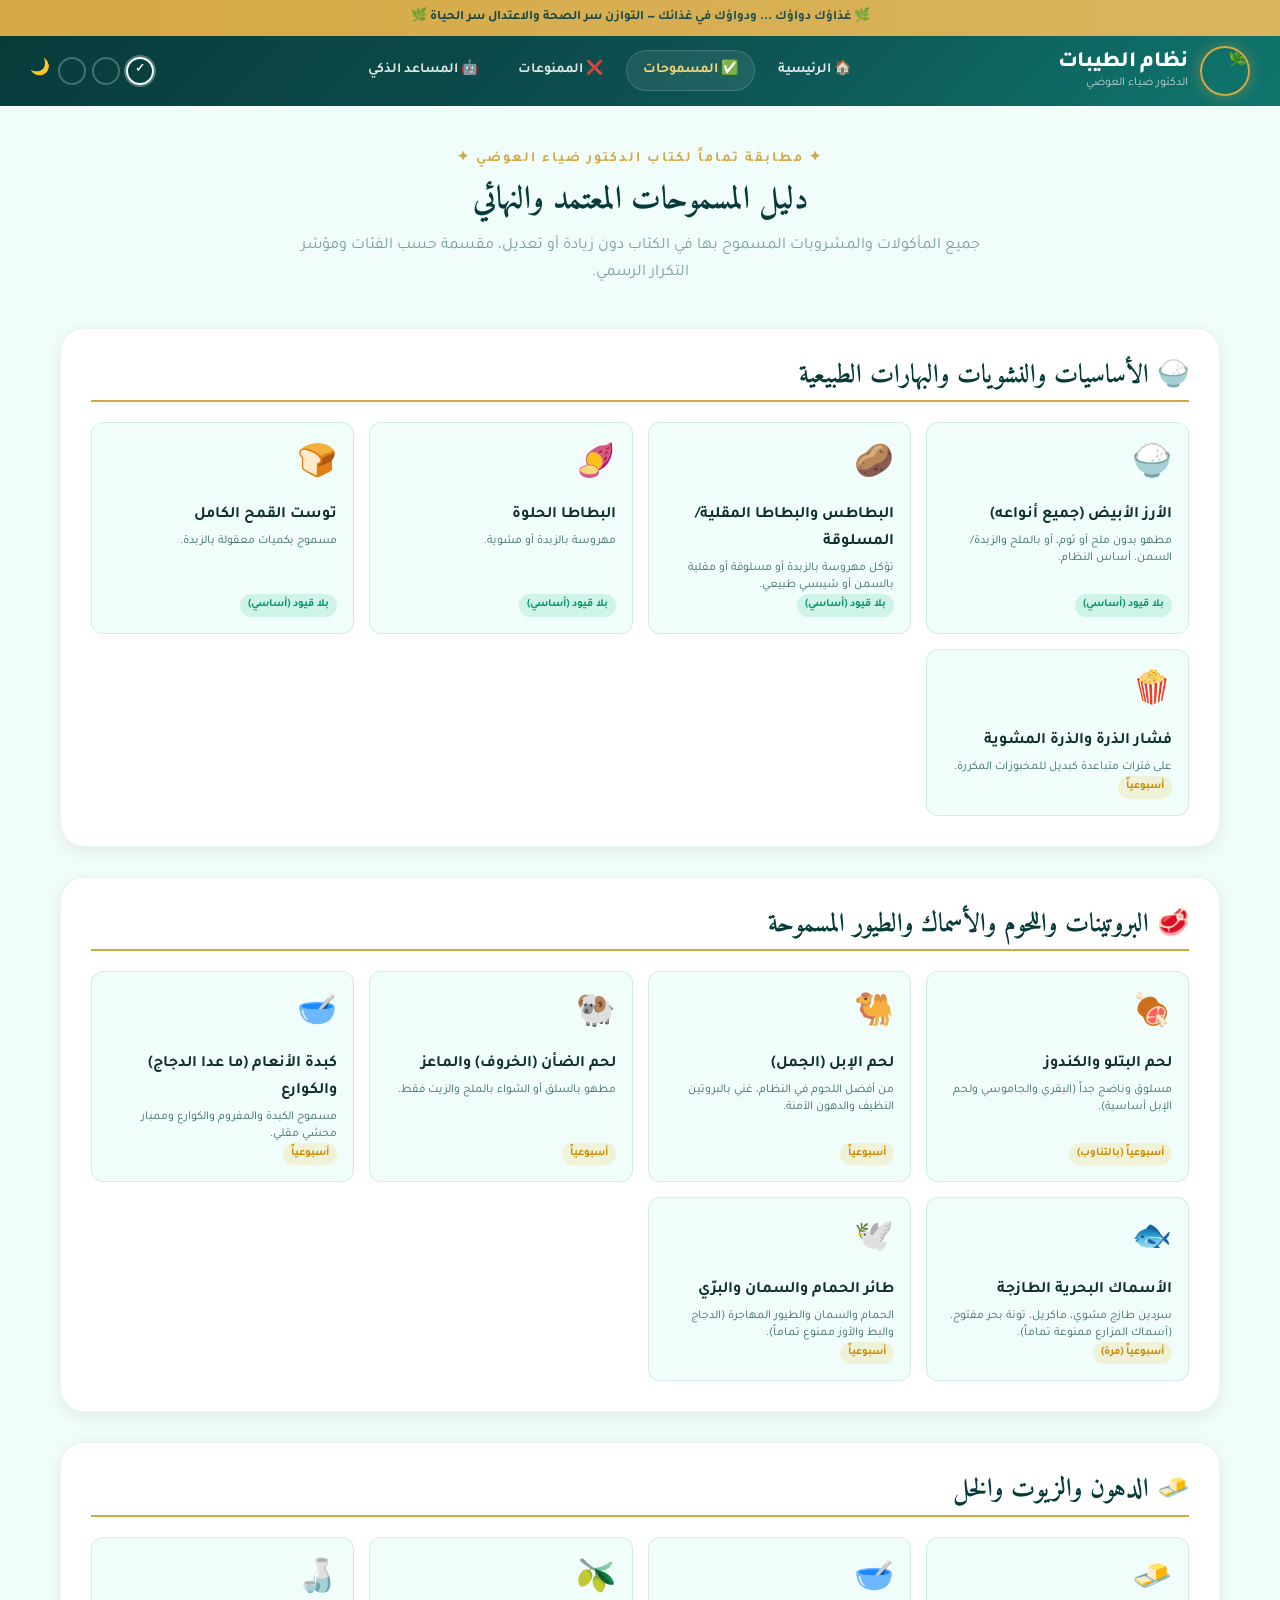
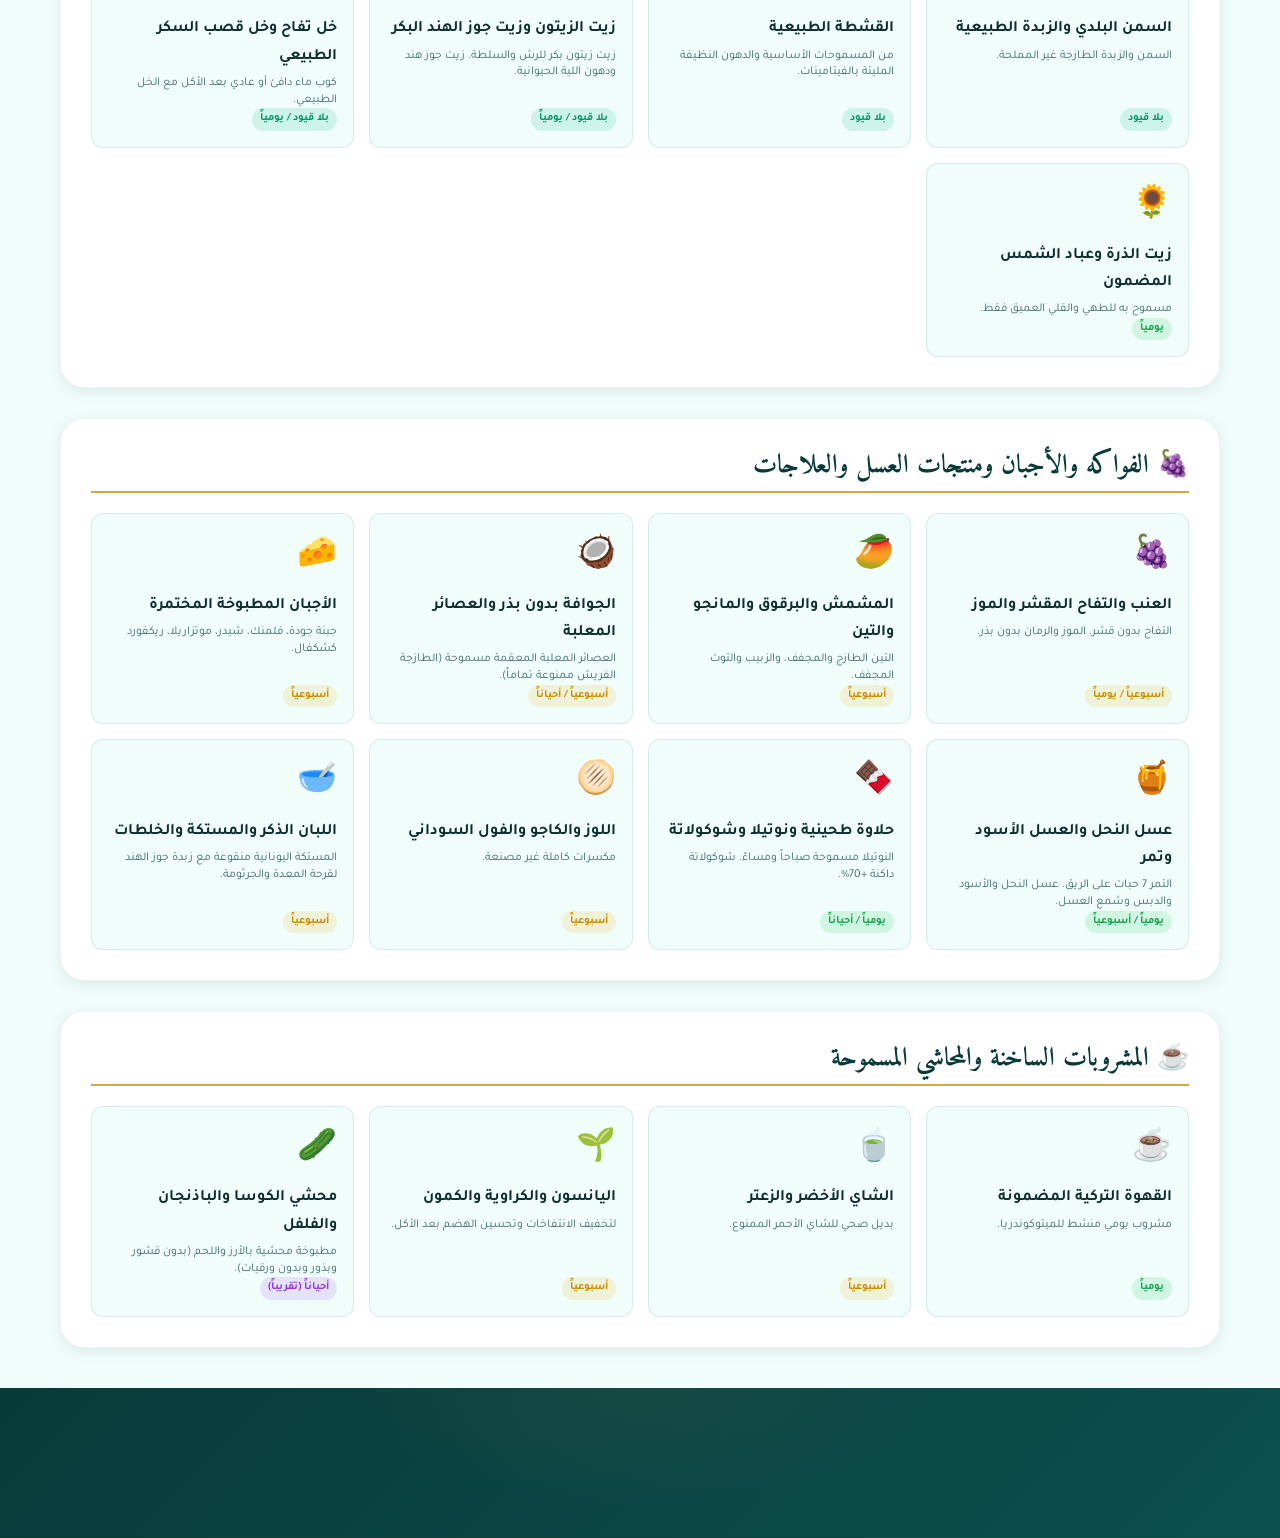
==== commit f9f5fc7a: "Add scientific theories and weekly plan subpages aligned with book rules" ====
--- a/allowed.html
+++ b/allowed.html
@@ -3,7 +3,7 @@
 <head>
   <meta charset="UTF-8">
   <meta name="viewport" content="width=device-width, initial-scale=1.0">
-  <title>المسموحات الرسمية - كتاب نظام الطيبات</title>
+  <title>المسموحات الرسمية والدقيقة - نظام الطيبات للدكتور ضياء العوضي</title>
   <link rel="preconnect" href="https://fonts.googleapis.com" crossorigin>
   <link rel="preconnect" href="https://fonts.gstatic.com" crossorigin>
   <link href="https://fonts.googleapis.com/css2?family=Tajawal:wght@400;500;700;800&family=Amiri:wght@400;700&display=swap" rel="stylesheet">
@@ -18,7 +18,7 @@
     .subpage-container { max-width: var(--max-width); margin: 40px auto; padding: 0 20px; }
     .category-section { background: var(--card-bg); border: 1px solid var(--card-border); border-radius: var(--radius-xl); padding: 30px; margin-bottom: 30px; box-shadow: var(--shadow-md); }
     .category-title { font-family: var(--font-serif); font-size: 26px; color: var(--text-heading); margin-bottom: 20px; border-bottom: 2px solid var(--accent); padding-bottom: 8px; display: flex; align-items: center; gap: 10px; }
-    .item-grid { display: grid; grid-template-columns: repeat(auto-fill, minmax(240px, 1fr)); gap: 15px; }
+    .item-grid { display: grid; grid-template-columns: repeat(auto-fill, minmax(250px, 1fr)); gap: 15px; }
     .item-card { background: var(--bg-body); border: 1px solid var(--border-color); border-radius: var(--radius-md); padding: 16px; transition: var(--transition-normal); display: flex; flex-direction: column; justify-content: space-between; }
     .item-card:hover { transform: translateY(-2px); border-color: var(--primary); box-shadow: var(--shadow-sm); }
     .item-icon { font-size: 32px; margin-bottom: 8px; }
@@ -61,28 +61,36 @@
 
 <main class="subpage-container">
   <div class="section-header-center">
-    <p class="section-label">✦ الدليل المعتمد من الكتاب ✦</p>
-    <h2>قائمة الأطعمة المسموحة كاملة</h2>
-    <p class="section-desc">كافة الأصناف المسموحة والمبوبة حسب كتاب الدكتور ضياء العوضي رحمه الله الطبعة الإلكترونية الأولى.</p>
+    <p class="section-label">✦ مطابقة تماماً لكتاب الدكتور ضياء العوضي ✦</p>
+    <h2>دليل المسموحات المعتمد والنهائي</h2>
+    <p class="section-desc">جميع المأكولات والمشروبات المسموح بها في الكتاب دون زيادة أو تعديل، مقسمة حسب الفئات ومؤشر التكرار الرسمي.</p>
   </div>
 
-  <!-- النشويات والبهارات -->
-  <section class="category-section">
-    <h3 class="category-title">🍚 النشويات والبهارات والأساسيات</h3>
+  <!-- 1. الأساسيات والنشويات والبهارات -->
+  <section class="category-section">
+    <h3 class="category-title">🍚 الأساسيات والنشويات والبهارات الطبيعية</h3>
     <div class="item-grid">
       <div class="item-card">
         <div>
           <div class="item-icon">🍚</div>
           <div class="item-name">الأرز الأبيض (جميع أنواعه)</div>
-          <p class="item-desc">باهي، بسمتي، تايلاندي... يطهى جيداً بالسمن أو الزبدة والملح والخل.</p>
+          <p class="item-desc">مطهو بدون ملح أو ثوم، أو بالملح والزبدة/السمن. أساس النظام.</p>
         </div>
         <span class="item-freq freq-unlimited">بلا قيود (أساسي)</span>
       </div>
       <div class="item-card">
         <div>
           <div class="item-icon">🥔</div>
-          <div class="item-name">البطاطس والبطاطا</div>
-          <p class="item-desc">مسلوقة، مقلية بالدهون المسموحة، مشوية، أو شيبسي منزلي.</p>
+          <div class="item-name">البطاطس والبطاطا المقلية/المسلوقة</div>
+          <p class="item-desc">تؤكل مهروسة بالزبدة أو مسلوقة أو مقلية بالسمن أو شيبسي طبيعي.</p>
+        </div>
+        <span class="item-freq freq-unlimited">بلا قيود (أساسي)</span>
+      </div>
+      <div class="item-card">
+        <div>
+          <div class="item-icon">🍠</div>
+          <div class="item-name">البطاطا الحلوة</div>
+          <p class="item-desc">مهروسة بالزبدة أو مشوية.</p>
         </div>
         <span class="item-freq freq-unlimited">بلا قيود (أساسي)</span>
       </div>
@@ -90,46 +98,54 @@
         <div>
           <div class="item-icon">🍞</div>
           <div class="item-name">توست القمح الكامل</div>
-          <p class="item-desc">مسموح بكميات معقولة، محمص جيداً بالزبدة.</p>
+          <p class="item-desc">مسموح بكميات معقولة بالزبدة.</p>
         </div>
         <span class="item-freq freq-unlimited">بلا قيود (أساسي)</span>
       </div>
       <div class="item-card">
         <div>
-          <div class="item-icon">🌽</div>
-          <div class="item-name">الفشار والذرة المشوية</div>
-          <p class="item-desc">وجبة خفيفة آمنة بديلة للمخبوزات على فترات متباعدة.</p>
-        </div>
-        <span class="item-freq freq-weekly">أسبوعياً</span>
-      </div>
-    </div>
-  </section>
-
-  <!-- اللحوم والبروتينات -->
-  <section class="category-section">
-    <h3 class="category-title">🥩 اللحوم والبروتينات والطيور</h3>
+          <div class="item-icon">🍿</div>
+          <div class="item-name">فشار الذرة والذرة المشوية</div>
+          <p class="item-desc">على فترات متباعدة كبديل للمخبوزات المكررة.</p>
+        </div>
+        <span class="item-freq freq-weekly">أسبوعياً</span>
+      </div>
+    </div>
+  </section>
+
+  <!-- 2. اللحوم والبروتينات والطيور والأسماك -->
+  <section class="category-section">
+    <h3 class="category-title">🥩 البروتينات واللحوم والأسماك والطيور المسموحة</h3>
     <div class="item-grid">
       <div class="item-card">
         <div>
           <div class="item-icon">🍖</div>
-          <div class="item-name">لحم البتلو والندوز وجملي</div>
-          <p class="item-desc">مسلوقة ومطهية جيداً، سهلة الهضم والامتصاص.</p>
+          <div class="item-name">لحم البتلو والكندوز</div>
+          <p class="item-desc">مسلوق وناضج جداً (البقري والجاموسي ولحم الإبل أساسية).</p>
         </div>
         <span class="item-freq freq-weekly">أسبوعياً (بالتناوب)</span>
       </div>
       <div class="item-card">
         <div>
+          <div class="item-icon">🐫</div>
+          <div class="item-name">لحم الإبل (الجمل)</div>
+          <p class="item-desc">من أفضل اللحوم في النظام، غني بالبروتين النظيف والدهون الآمنة.</p>
+        </div>
+        <span class="item-freq freq-weekly">أسبوعياً</span>
+      </div>
+      <div class="item-card">
+        <div>
           <div class="item-icon">🐏</div>
-          <div class="item-name">لحم الضأن والماعز</div>
-          <p class="item-desc">لحوم حيوانات تأكل العشب الحُر، غنية بالكارنيتين والدهون النظيفة.</p>
-        </div>
-        <span class="item-freq freq-weekly">أسبوعياً (بالتناوب)</span>
+          <div class="item-name">لحم الضأن (الخروف) والماعز</div>
+          <p class="item-desc">مطهو بالسلق أو الشواء بالملح والزيت فقط.</p>
+        </div>
+        <span class="item-freq freq-weekly">أسبوعياً</span>
       </div>
       <div class="item-card">
         <div>
           <div class="item-icon">🥣</div>
-          <div class="item-name">الكوارع والممبار وشوربة العظام</div>
-          <p class="item-desc">غنية جداً بالكولاجين المفيد للجدار المعوي والمفاصل.</p>
+          <div class="item-name">كبدة الأنعام (ما عدا الدجاج) والكوارع</div>
+          <p class="item-desc">مسموح الكبدة والمفروم والكوارع وممبار محشي مقلي.</p>
         </div>
         <span class="item-freq freq-weekly">أسبوعياً</span>
       </div>
@@ -137,95 +153,174 @@
         <div>
           <div class="item-icon">🐟</div>
           <div class="item-name">الأسماك البحرية الطازجة</div>
-          <p class="item-desc">السردين الطازج، الماكريل، التونة الطبيعية. (أسماك المزارع ممنوعة).</p>
-        </div>
-        <span class="item-freq freq-weekly">أسبوعياً</span>
+          <p class="item-desc">سردين طازج مشوي، ماكريل، تونة بحر مفتوح. (أسماك المزارع ممنوعة تماماً).</p>
+        </div>
+        <span class="item-freq freq-weekly">أسبوعياً (مرة)</span>
       </div>
       <div class="item-card">
         <div>
           <div class="item-icon">🕊️</div>
-          <div class="item-name">الحمام والسمان والبرّي</div>
-          <p class="item-desc">الطيور التي تطير في السماء وتأكل حبوباً نظيفة فقط.</p>
-        </div>
-        <span class="item-freq freq-weekly">أسبوعياً</span>
-      </div>
-    </div>
-  </section>
-
-  <!-- الدهون والزيوت والخل -->
-  <section class="category-section">
-    <h3 class="category-title">🧈 الدهون والزيوت والخل المسموح</h3>
+          <div class="item-name">طائر الحمام والسمان والبرّي</div>
+          <p class="item-desc">الحمام والسمان والطيور المهاجرة (الدجاج والبط والأوز ممنوع تماماً).</p>
+        </div>
+        <span class="item-freq freq-weekly">أسبوعياً</span>
+      </div>
+    </div>
+  </section>
+
+  <!-- 3. الدهون والزيوت والخل -->
+  <section class="category-section">
+    <h3 class="category-title">🧈 الدهون والزيوت والخل</h3>
     <div class="item-grid">
       <div class="item-card">
         <div>
           <div class="item-icon">🧈</div>
           <div class="item-name">السمن البلدي والزبدة الطبيعية</div>
-          <p class="item-desc">دهون حيوانية نقية، مصدر للطاقة النظيفة وتنشيط الميتوكوندريا.</p>
+          <p class="item-desc">السمن والزبدة الطازجة غير المملحة.</p>
         </div>
         <span class="item-freq freq-unlimited">بلا قيود</span>
       </div>
       <div class="item-card">
         <div>
+          <div class="item-icon">🥣</div>
+          <div class="item-name">القشطة الطبيعية</div>
+          <p class="item-desc">من المسموحات الأساسية والدهون النظيفة المليئة بالفيتامينات.</p>
+        </div>
+        <span class="item-freq freq-unlimited">بلا قيود</span>
+      </div>
+      <div class="item-card">
+        <div>
           <div class="item-icon">🫒</div>
-          <div class="item-name">زيت الزيتون وزيت جوز الهند</div>
-          <p class="item-desc">معصور على البارد، يستخدم على وجبة الأرز أو مع السلطات المطبوخة.</p>
+          <div class="item-name">زيت الزيتون وزيت جوز الهند البكر</div>
+          <p class="item-desc">زيت زيتون بكر للرش والسلطة. زيت جوز هند ودهون اللية الحيوانية.</p>
         </div>
         <span class="item-freq freq-unlimited">بلا قيود / يومياً</span>
       </div>
       <div class="item-card">
         <div>
           <div class="item-icon">🍶</div>
-          <div class="item-name">خل قصب السكر وخل التفاح</div>
-          <p class="item-desc">رئيسي ومهم جداً بعد الأكل مع كوب ماء لضبط حموضة المعدة وسكر الدم.</p>
+          <div class="item-name">خل تفاح وخل قصب السكر الطبيعي</div>
+          <p class="item-desc">كوب ماء دافئ أو عادي بعد الأكل مع الخل الطبيعي.</p>
         </div>
         <span class="item-freq freq-unlimited">بلا قيود / يومياً</span>
       </div>
       <div class="item-card">
         <div>
+          <div class="item-icon">🌻</div>
+          <div class="item-name">زيت الذرة وعباد الشمس المضمون</div>
+          <p class="item-desc">مسموح به للطهي والقلي العميق فقط.</p>
+        </div>
+        <span class="item-freq freq-daily">يومياً</span>
+      </div>
+    </div>
+  </section>
+
+  <!-- 4. الفواكه والأجبان والعسل والحلويات -->
+  <section class="category-section">
+    <h3 class="category-title">🍇 الفواكه والأجبان ومنتجات العسل والعلاجات</h3>
+    <div class="item-grid">
+      <div class="item-card">
+        <div>
+          <div class="item-icon">🍇</div>
+          <div class="item-name">العنب والتفاح المقشر والموز</div>
+          <p class="item-desc">التفاح بدون قشر. الموز والرمان بدون بذر.</p>
+        </div>
+        <span class="item-freq freq-weekly">أسبوعياً / يومياً</span>
+      </div>
+      <div class="item-card">
+        <div>
+          <div class="item-icon">🥭</div>
+          <div class="item-name">المشمش والبرقوق والمانجو والتين</div>
+          <p class="item-desc">التين الطازج والمجفف، والزبيب والتوت المجفف.</p>
+        </div>
+        <span class="item-freq freq-weekly">أسبوعياً</span>
+      </div>
+      <div class="item-card">
+        <div>
+          <div class="item-icon">🥥</div>
+          <div class="item-name">الجوافة بدون بذر والعصائر المعلبة</div>
+          <p class="item-desc">العصائر المعلبة المعقمة مسموحة (الطازجة الفريش ممنوعة تماماً).</p>
+        </div>
+        <span class="item-freq freq-weekly">أسبوعياً / أحياناً</span>
+      </div>
+      <div class="item-card">
+        <div>
+          <div class="item-icon">🧀</div>
+          <div class="item-name">الأجبان المطبوخة المختمرة</div>
+          <p class="item-desc">جبنة جودة، فلمنك، شيدر، موتزاريلا، ريكفورد كشكفال.</p>
+        </div>
+        <span class="item-freq freq-weekly">أسبوعياً</span>
+      </div>
+      <div class="item-card">
+        <div>
+          <div class="item-icon">🍯</div>
+          <div class="item-name">عسل النحل والعسل الأسود وتمر</div>
+          <p class="item-desc">التمر 7 حبات على الريق. عسل النحل والأسود والدبس وشمع العسل.</p>
+        </div>
+        <span class="item-freq freq-daily">يومياً / أسبوعياً</span>
+      </div>
+      <div class="item-card">
+        <div>
+          <div class="item-icon">🍫</div>
+          <div class="item-name">حلاوة طحينية ونوتيلا وشوكولاتة</div>
+          <p class="item-desc">النوتيلا مسموحة صباحاً ومساءً. شوكولاتة داكنة +70%.</p>
+        </div>
+        <span class="item-freq freq-daily">يومياً / أحياناً</span>
+      </div>
+      <div class="item-card">
+        <div>
+          <div class="item-icon">🫓</div>
+          <div class="item-name">اللوز والكاجو والفول السوداني</div>
+          <p class="item-desc">مكسرات كاملة غير مصنعة.</p>
+        </div>
+        <span class="item-freq freq-weekly">أسبوعياً</span>
+      </div>
+      <div class="item-card">
+        <div>
           <div class="item-icon">🥣</div>
-          <div class="item-name">القشطة البلدي الطبيعية</div>
-          <p class="item-desc">دهن لبني طبيعي نظيف مليء بالفيتامينات الذائبة في الدهون.</p>
-        </div>
-        <span class="item-freq freq-unlimited">بلا قيود</span>
-      </div>
-    </div>
-  </section>
-
-  <!-- الفواكه والأجبان -->
-  <section class="category-section">
-    <h3 class="category-title">🍇 الفواكه والأجبان المسموحة</h3>
-    <div class="item-grid">
-      <div class="item-card">
-        <div>
-          <div class="item-icon">🍇</div>
-          <div class="item-name">العنب والتفاح (مقشر)</div>
-          <p class="item-desc">من أفضل الفواكه سهلة الهضم والامتصاص ومضادات الأكسدة.</p>
-        </div>
-        <span class="item-freq freq-weekly">أسبوعياً / يومياً</span>
-      </div>
-      <div class="item-card">
-        <div>
-          <div class="item-icon">🍌</div>
-          <div class="item-name">الموز والتمر والرمان</div>
-          <p class="item-desc">التمر 7 حبات على الريق سنة نبوية. الرمان بدون بذر.</p>
-        </div>
-        <span class="item-freq freq-daily">يوميًا / أسبوعياً</span>
-      </div>
-      <div class="item-card">
-        <div>
-          <div class="item-icon">🧀</div>
-          <div class="item-name">الأجبان المطبوخة المعتقة</div>
-          <p class="item-desc">جبنة جودة، فلمنك، شيدر، موتزاريلا، ريكفورد كشكفال. (الألبان السائلة ممنوعة).</p>
-        </div>
-        <span class="item-freq freq-weekly">أسبوعياً</span>
-      </div>
-      <div class="item-card">
-        <div>
-          <div class="item-icon">🍯</div>
-          <div class="item-name">العسل الطبيعي وحلاوة طحينية</div>
-          <p class="item-desc">عسل نحل، عسل أسود (دبس). الحلاوة الطحينية ممتازة للكالسيوم.</p>
-        </div>
-        <span class="item-freq freq-daily">يومياً / أسبوعياً</span>
+          <div class="item-name">اللبان الذكر والمستكة والخلطات</div>
+          <p class="item-desc">المستكة اليونانية منقوعة مع زبدة جوز الهند لقرحة المعدة والجرثومة.</p>
+        </div>
+        <span class="item-freq freq-weekly">أسبوعياً</span>
+      </div>
+    </div>
+  </section>
+
+  <!-- 5. المشروبات والأعشاب والمطبوخات -->
+  <section class="category-section">
+    <h3 class="category-title">☕ المشروبات الساخنة والمحاشي المسموحة</h3>
+    <div class="item-grid">
+      <div class="item-card">
+        <div>
+          <div class="item-icon">☕</div>
+          <div class="item-name">القهوة التركية المضمونة</div>
+          <p class="item-desc">مشروب يومي منشط للميتوكوندريا.</p>
+        </div>
+        <span class="item-freq freq-daily">يومياً</span>
+      </div>
+      <div class="item-card">
+        <div>
+          <div class="item-icon">🍵</div>
+          <div class="item-name">الشاي الأخضر والزعتر</div>
+          <p class="item-desc">بديل صحي للشاي الأحمر الممنوع.</p>
+        </div>
+        <span class="item-freq freq-weekly">أسبوعياً</span>
+      </div>
+      <div class="item-card">
+        <div>
+          <div class="item-icon">🌱</div>
+          <div class="item-name">اليانسون والكراوية والكمون</div>
+          <p class="item-desc">لتخفيف الانتفاخات وتحسين الهضم بعد الأكل.</p>
+        </div>
+        <span class="item-freq freq-weekly">أسبوعياً</span>
+      </div>
+      <div class="item-card">
+        <div>
+          <div class="item-icon">🥒</div>
+          <div class="item-name">محشي الكوسا والباذنجان والفلفل</div>
+          <p class="item-desc">مطبوخة محشية بالأرز واللحم (بدون قشور وبذور وبدون ورقيات).</p>
+        </div>
+        <span class="item-freq freq-sometimes">أحياناً (تقريباً)</span>
       </div>
     </div>
   </section>
